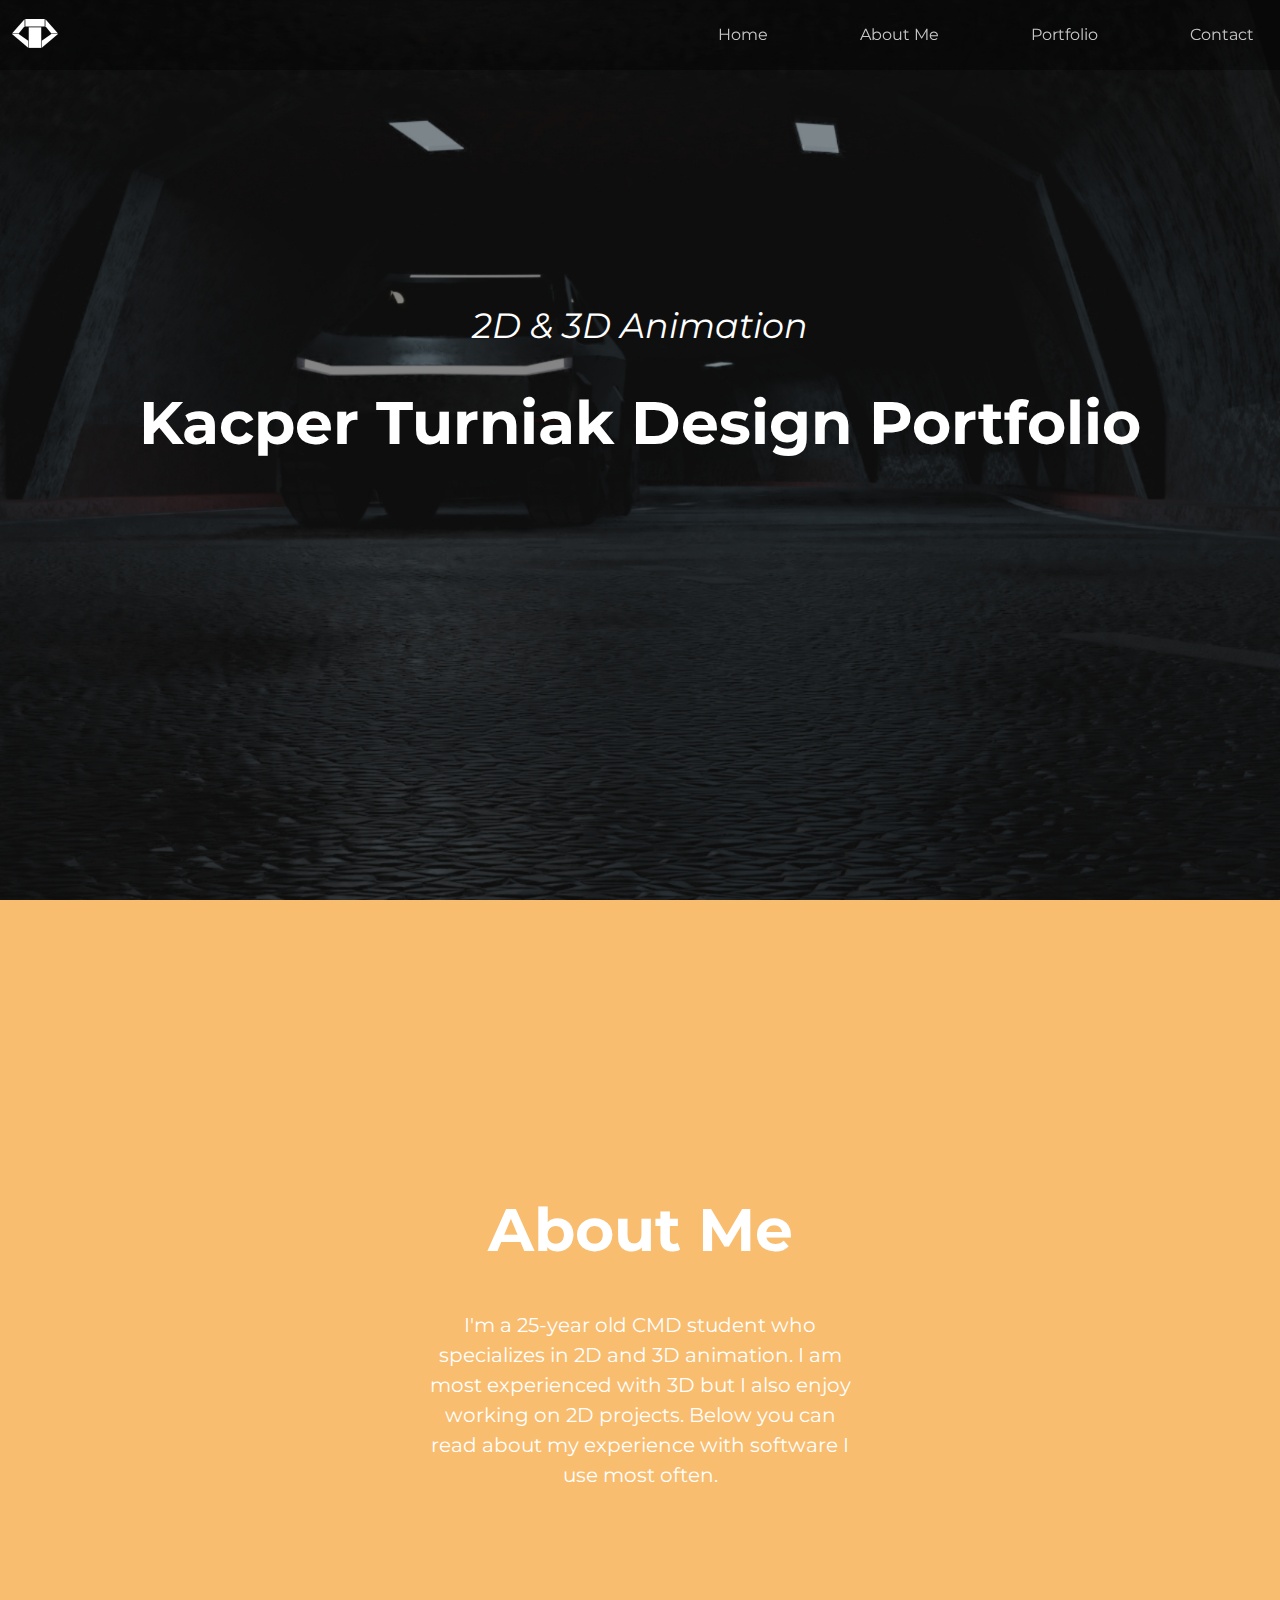
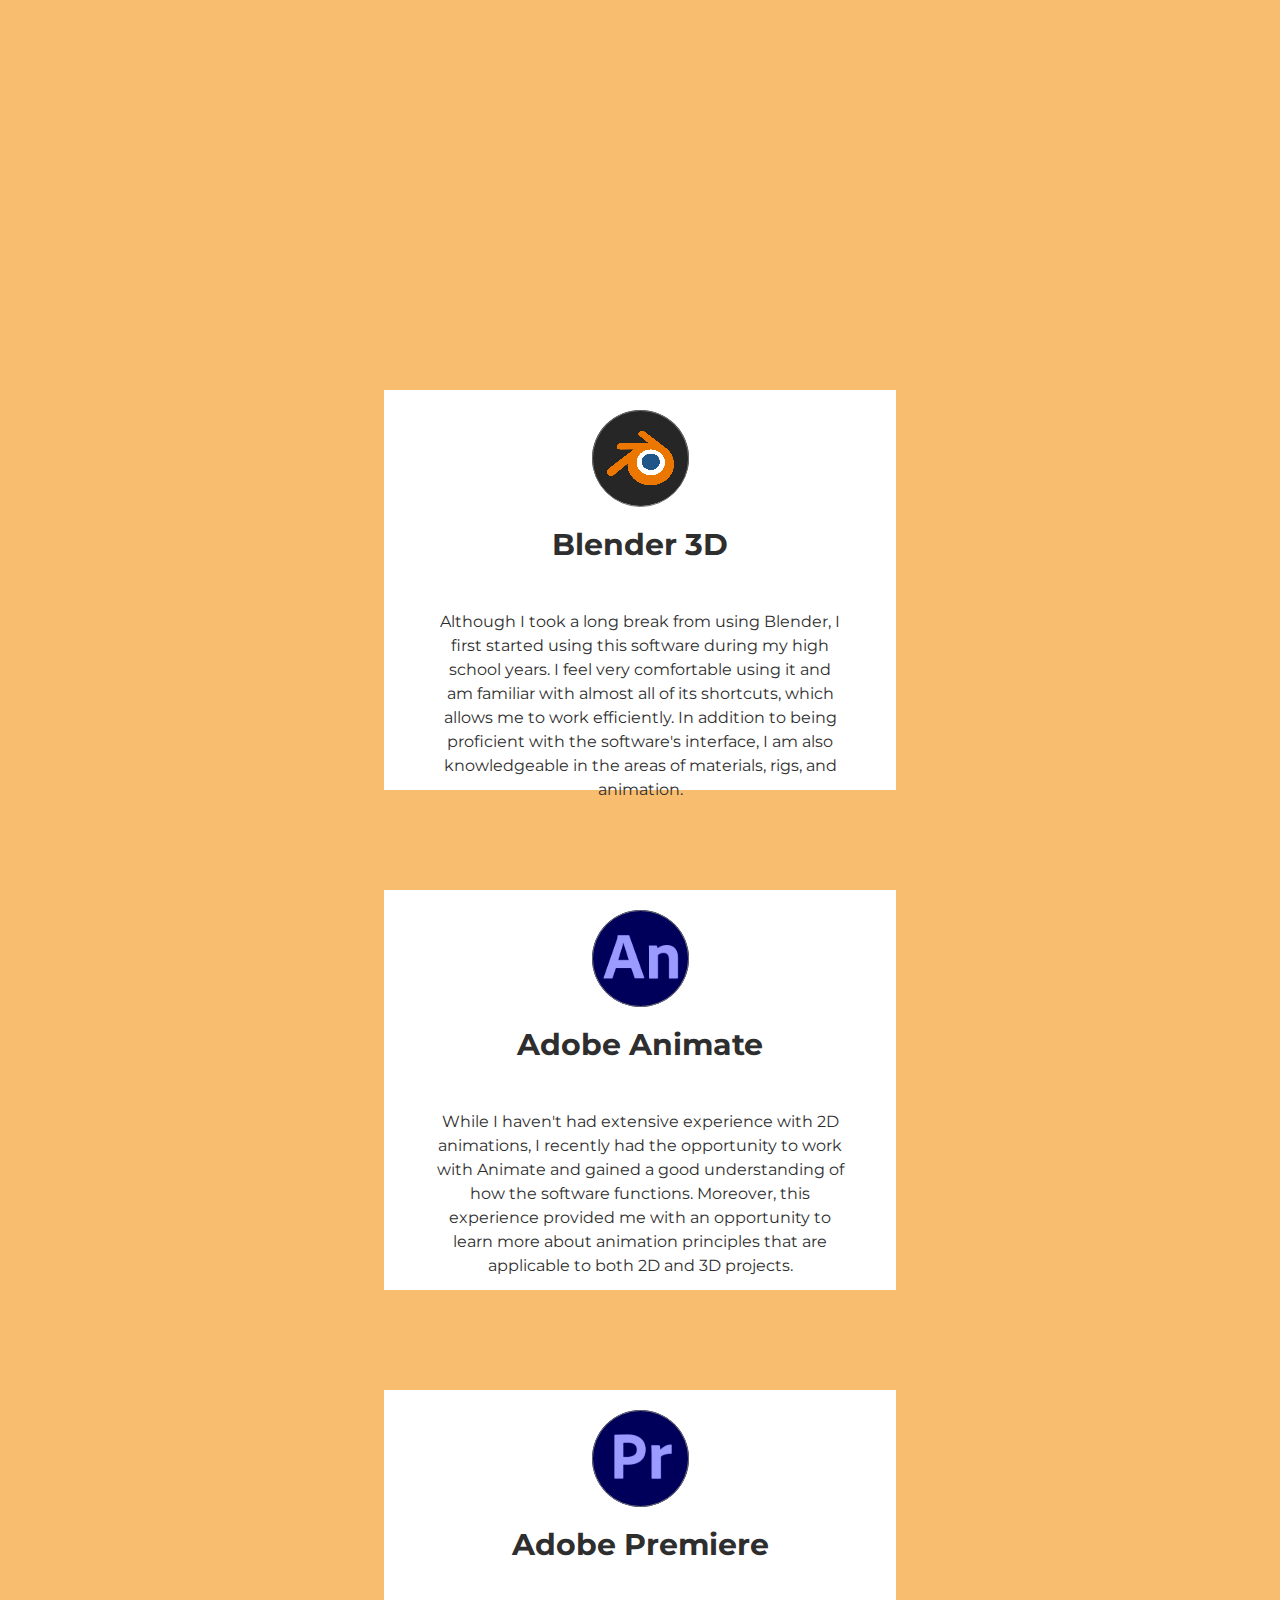
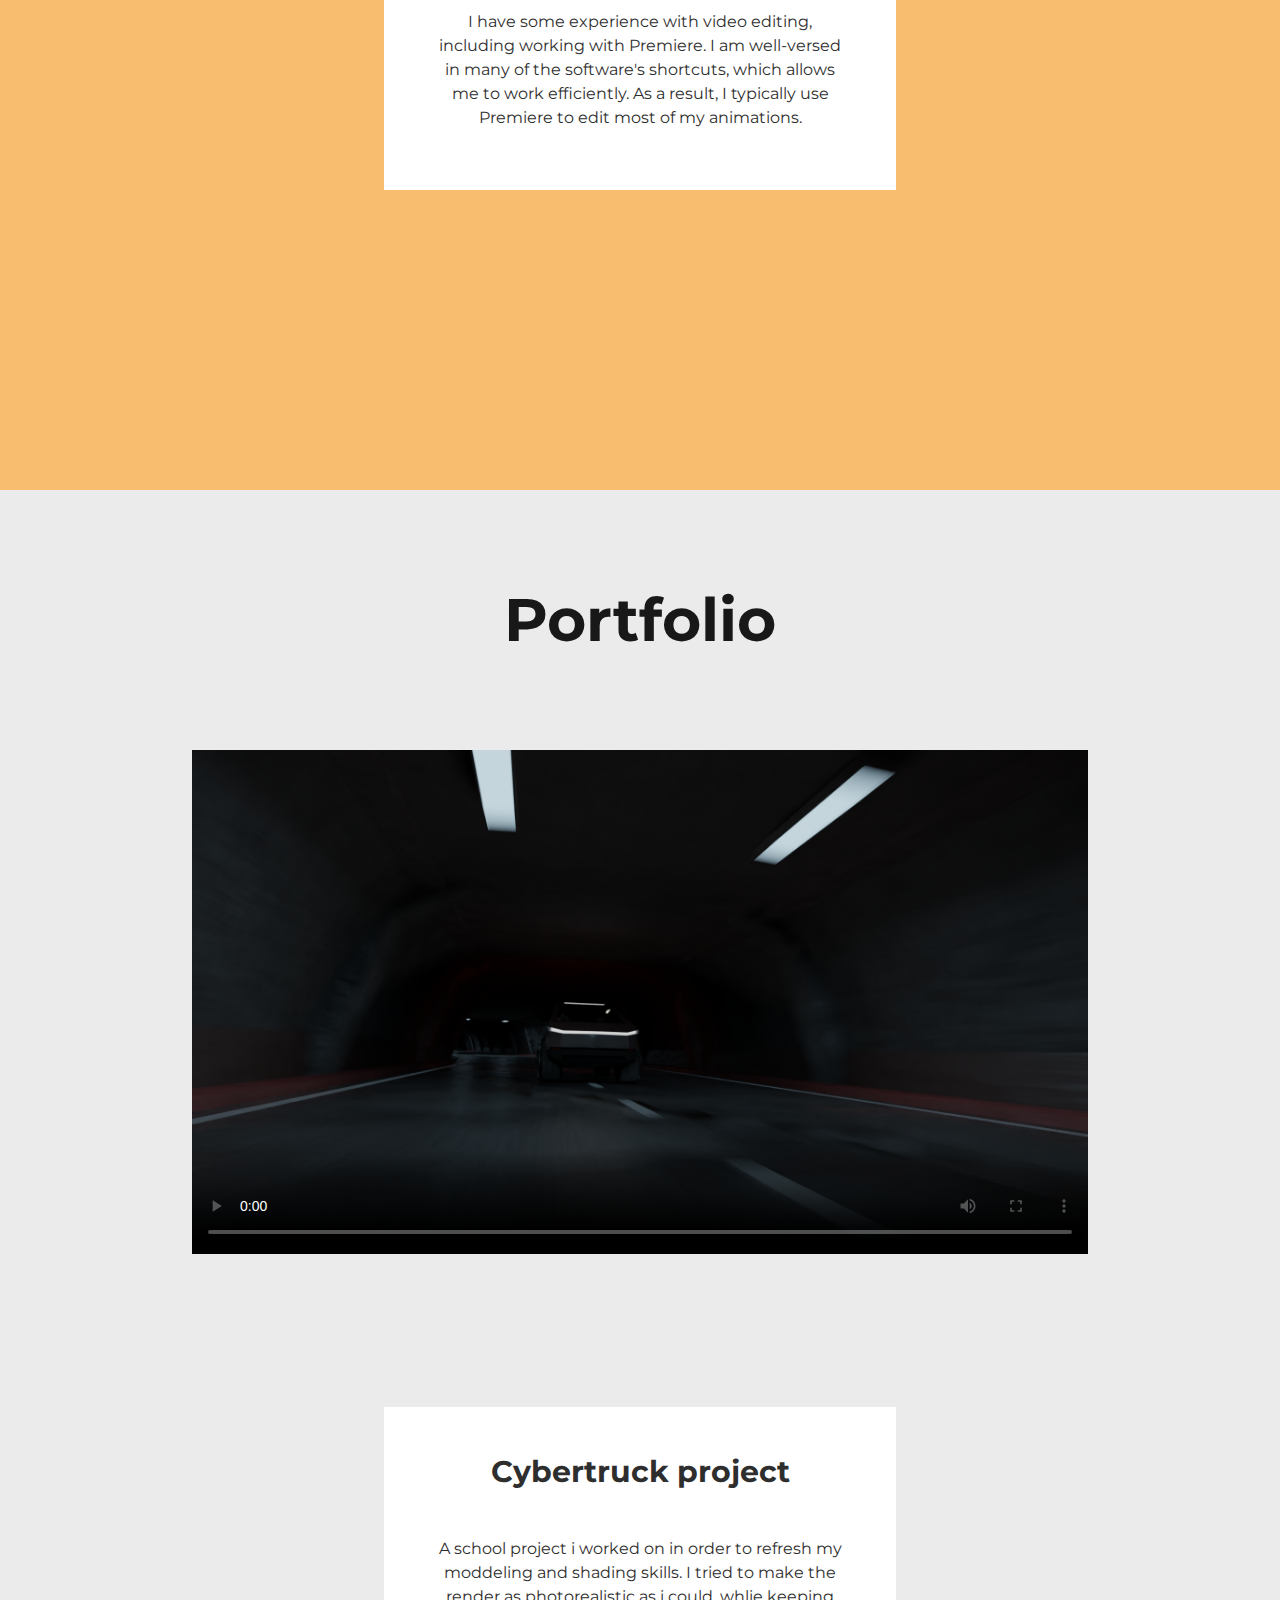
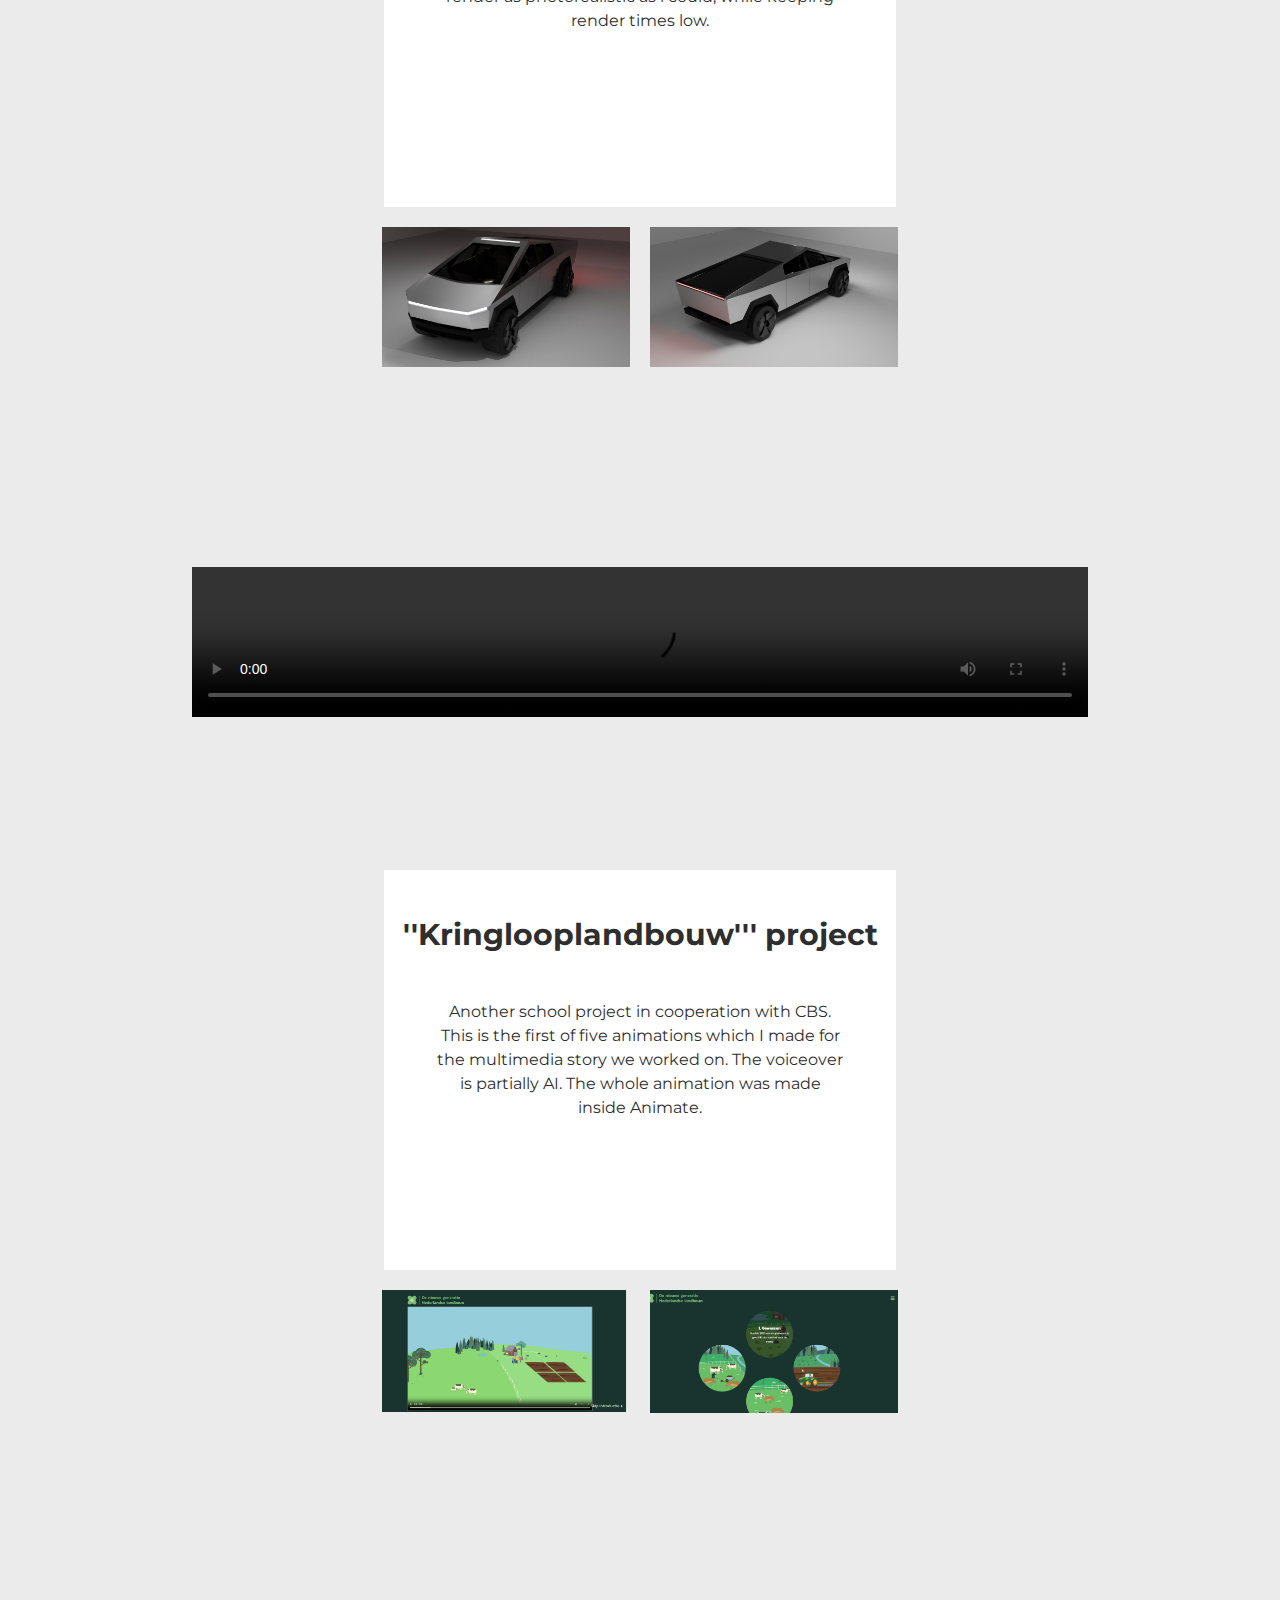
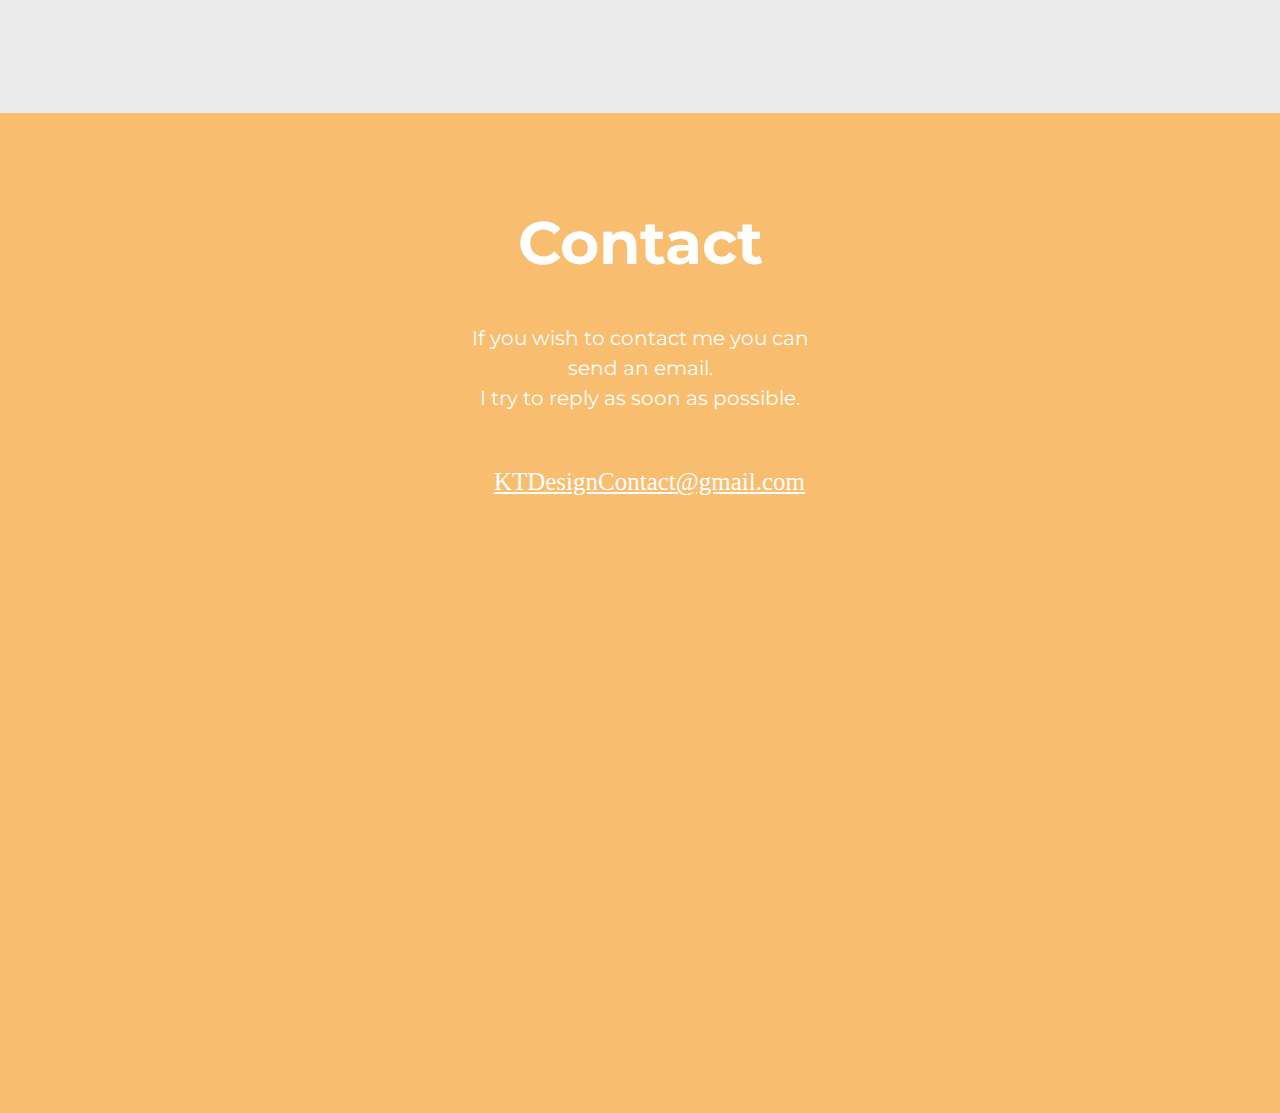
==== index.html @ 51ed7e54 "Update index.html" ====
<!DOCTYPE html>
<html lang="en">
<head>
    <meta charset="UTF-8">
    <meta http-equiv="X-UA-Compatible" content="IE=edge">
    <meta name="viewport" content="width=device-width, initial-scale=1.0">
    <title>Portfolio</title>

    <link rel="stylesheet" type="text/css" href="css/reset.css">
    <link rel="stylesheet" type="text/css" href="css/style.css">
    
    <link rel="preconnect" href="https://fonts.googleapis.com">
<link rel="preconnect" href="https://fonts.gstatic.com" crossorigin>
<link href="https://fonts.googleapis.com/css2?family=Montserrat:ital
,wght@0,100;0,200;0,300;0,400;0,500;0,600;0,700;0,800;0,900;1,100;1,200;
1,300;1,400;1,500;1,600;1,700;1,800;1,900&display=swap" rel="stylesheet">

</head>
<body>

<header>
  <div class="container">
    <div class="subcontainer">

      <nav class="navbar">
        <a class="logo">
          <img src="img/logo.svg" alt="Logo">
        </a>
        <ul class="nav-menu">
          <li class="nav-item"><a class="nav-link" href="#landing-page" onclick="scrollToSection('landing-page')">Home</a></li>
          <li class="nav-item"><a class="nav-link" href="#about" onclick="scrollToSection('about')">About Me</a></li>
          <li class="nav-item"><a class="nav-link" href="#portfolio" onclick="scrollToSection('portfolio')">Portfolio</a></li>
          <li class="nav-item"><a class="nav-link" href="#contact" onclick="scrollToSection('contact')">Contact</a></li>
        </ul>
        <div class="hamburger">
          <span class="bar"></span>
          <span class="bar"></span>
          <span class="bar"></span>
        </div>
      </nav>
    </div>
  </div>
</header>



  <section class="landing-page"  id="landing-page">

    <div class="landing-page-text">
      <h2>2D & 3D Animation</h2>
      <h1>Kacper Turniak Design Portfolio</h1>

    </div>

    

  </section>

  <section class="about-me"id="about">
    <div class="about-me-text">
      <h1>About Me</h1>
      <h2> I'm a 25-year old CMD student who specializes 
        in 2D and 3D animation. I am most experienced with 3D but 
        I also enjoy working on 2D projects. Below you can read 
        about my experience with software I use most often. 
       
      
        </h2>
        <div class="blender-box">
          <img src="img/blender.svg" class="blender-logo"></img>
          <h1>Blender 3D</h1>
          <h2>
            Although I took a long break from using Blender,
             I first started using this software during my high school years.
            I feel very comfortable using it and am familiar with almost all
             of its shortcuts, which allows me to work efficiently.
            In addition to being proficient with the software's interface, 
            I am also knowledgeable in the areas of materials, rigs, and animation.
        </h2>
        </div>
        <div class="blender-box">
          <img src="img/animate.svg" class="blender-logo"></img>
          <h1>Adobe Animate</h1>
          <h2> While I haven't had extensive experience with 2D animations,
             I recently had the opportunity to work with Animate and gained a 
             good understanding of how the software functions. Moreover, 
             this experience provided me with an opportunity to learn more 
             about animation principles that are applicable to both 2D and 3D projects.
        </h2>
        </div>
        <div class="blender-box">
          <img src="img/premiere.svg" class="blender-logo"></img>
          <h1>Adobe Premiere</h1>
          <h2>I have some experience with video editing, including working
             with Premiere. I am well-versed in many of the software's 
             shortcuts, which allows me to work efficiently. As a result,
             I typically use Premiere to edit most of my animations.</h2>
        </div>
    </div>

    

  </section>

  <section class="portfolio" id="portfolio">
    <div class="portfolio-text">
      <h1>Portfolio</h1>
     

      <video poster="img/teslathumbnail.png" 
      style=" margin-top:100px;width: 70%; height: auto;" 
      class="poertfolio-video" src="img/teslaRender.mp4" controls>
      </video>
      <div class="project-box">

        <h1>Cybertruck project</h1>
        <h2>A school project i worked on in order to refresh my
          moddeling and shading skills. I tried to make the render as 
          photorealistic as i could, whlie keeping render times low.</h2>
      </div>

      <div class="images-container">
        <img src="img/teslafront.jpg" alt="Left Image">
        <img src="img/teslarear.jpg" alt="Right Image">
      </div>

      <video poster="" 
      style=" margin-top:100px;width: 70%; height: auto;" 
      class="poertfolio-video" src="img/intro.mp4" controls>
      </video>
      <div class="project-box">

        <h1>''Kringlooplandbouw''' project</h1>
        <h2>Another school project in cooperation with CBS. This is the first of
          five animations which I made for the multimedia story we worked on. The 
          voiceover is partially AI. The whole animation was made inside Animate.
        </h2>
      </div>

      <div class="images-container">
        <img src="img/kringloop1.png" alt="Left Image">
        <img src="img/kringloop2.png" alt="Right Image">
      </div>

    </div>

    


  </section>



  <section class="contact" id="contact">
    <div class="contact-text">
      <h1>Contact</h1>
      <h2>If you wish to contact me you can send an email.<br>
        I try to reply as soon as possible.</h2>
        <h3>KTDesignContact@gmail.com</h3>
    </div>
    
  </section>

  <script src="js/sketch.js"></script>
</body>
</html>
---- css/style.css ----
body{
  position: relative;
  overflow-x: hidden;
}
html {
  scroll-behavior: smooth;
}
a,h1,h2{
  font-family: 'Montserrat', sans-serif;
}

header{
  position: fixed;
  top: 0;
  width: 100%;
  background-color: rgba(0, 0, 0, 0.39);
  z-index: 10;
}

.hamburger{
  display: none;
  cursor: pointer;
  margin-right: 25px;
}

.bar{
  display: block;
  width: 25px;
  height: 3px;
  margin: 5px 0;
  transition: all 0.3 ease;
  background-color: white;
  z-index: 11;
}

#home {
  margin-top: 70px;
  border: 1px solid white;
  height: 100vh;
}

.navbar {
margin-right: 0;
width: 100%;
min-height: 70px;
display: flex;
justify-content: space-between;
align-items: center;
gap: 60;
}
.nav-menu { 
display: flex;
justify-content: space-between;
align-items: center;
gap: 60px;
margin-right: 10px;
}

.logo {
  position: relative;
  top: 0;
  left: 0;
  z-index: 1;
  width: 100px;
  height: auto;
  margin-top: 0px;
  margin-left: 10px;
}
nav li {
  list-style: none;
}

nav li a {
  display: block;
  color: rgb(199, 199, 199);
  text-align: center;
  padding: 14px 16px;
  text-decoration: none;
}
nav li a:hover {
  background-color: #dddddd3f;
  color: rgb(255, 255, 255);
}


  
  .landing-page {
    background-image: url('../img/bg.jpg');
    background-position: center center;
    background-repeat: no-repeat;
    background-size: cover;
    position: relative;
    width: 100%;
    height: 100vh;
    
 
  }

  .landing-page-text{
    text-align: center;
    
    margin-top: 0px;

  }
  

  .landing-page-text h1{
    font-size: 60px;
    color: white;
    font-weight: bold;
    text-align: center;
    transform: translateY(300px);

  }
  .landing-page-text h2{
    font-size: 35px;
    font-style: italic;
    margin-bottom: 40px;
    margin-left: 30%;
    margin-right: 30%;
    color: white;
    text-align: center;
    line-height: 1.5;
    transform: translateY(300px);
  }

  .about-me {
    background-color: rgb(248, 189, 111);
    height: auto;
    display: flex;
    justify-content: center;
    padding-bottom: 200px;
    
    position: relative;

  }
  
  .about-me-text {
    text-align: center;
    
    margin-top: 300px;
  }
  
  .about-me-text h1 {
    font-size: 60px;
    color: white;
    font-weight: bold;
    
  
  
  }

  .about-me-text h2 {
    font-size: 20px;
    margin-top: 50px;
    margin-bottom: 500px;
    margin-left: 33%;
    margin-right: 33%;
    color: white;
    text-align: center;
    line-height: 1.5;
  }

  .blender-box {
    background-color: rgb(255, 255, 255);
    height: 400px;
    margin-left: 30%;
    margin-right: 30%;
    margin-top: 100px;
    margin-bottom: 100px;
    
  }

  .blender-logo{
    position: relative;
    margin-top: 20px;
    margin-bottom: 20px;

  }

  .blender-box h1 {
    font-size: 30px;
    color: rgb(46, 46, 46);
    font-weight: bold;
  }
  .blender-box h2{
    font-size: 16px;
    margin-top: 50px;
    margin-left: 10%;
    margin-right: 10%;
    margin-bottom: 10%;
    color: rgb(46, 46, 46);
    text-align: center;
    line-height: 1.5;
  }


  .portfolio {
    background-color: rgb(235, 235, 235);
    height: auto;
    display: flex;
    justify-content: center;
    padding-bottom: 200px;
    position: relative;

  }
  
  .portfolio-text {
    text-align: center;
    
    margin-top: 100px;
   
  }
  
  .portfolio-text h1 {
    font-size: 60px;
    color: rgb(24, 24, 24);
    font-weight: bold;
  }

  .portfolio-text h2 {
    font-size: 20px;
    margin-top: 50px;
    margin-left: 30%;
    margin-right: 30%;
    color: white;
    text-align: center;
    line-height: 1.5;
  }

  .portfolio-video {
    margin-top: 200px;
    position: relative;
    top: 0;
    left: 0;
    width: 80%;
    height: 80%;
    align-items: center;
 

  }
  
 .project-box{
  background-color: rgb(255, 255, 255);
  height: 400px;
  margin-left: 30%;
  margin-right: 30%;
  margin-top: 150px;
 }

 .project-box h1 {
  font-size: 30px;
  color: rgb(46, 46, 46);
  font-weight: bold;
  margin-top: 100px;
  padding-top: 50px;
}
.project-box h2{
  font-size: 16px;
  margin-top: 50px;
  margin-left: 10%;
  margin-right: 10%;
  color: rgb(46, 46, 46);
  text-align: center;
  line-height: 1.5;
}

.images-container {
  display: flex;
  margin: 20px 20px 100px;

  justify-content: center;
  align-items: center;
}

.images-container img {
  max-width: 20%;
  margin: 0 10px;
}




/* Media Query for responsive design */
@media only screen and (max-width: 600px) {
	.picture-container {
		width: 100%;
	}
}

  .contact {
    background-color: rgb(248, 189, 111);
    height: 1000px;
    display: flex;
    justify-content: center;
    
    position: relative;

  }
  
  .contact-text {
    text-align: center;
    
    margin-top: 100px;
  }
  
  .contact-text h1 {
    font-size: 60px;
    color: white;
    font-weight: bold;
  }

  .contact-text h2 {
    font-size: 20px;
    margin-top: 50px;
    margin-left: 10%;
    margin-right: 10%;
    color: white;
    text-align: center;
    line-height: 1.5;
  }

  .contact-text h3 {
    text-decoration: underline;
    font-size: 25px;
    margin-top: 50px;
    margin-left: 20%;
    margin-right: 20%;
    color: white;
    text-align: center;
    line-height: 1.5;
  }




    @media screen and (max-width: 800px) {

      .hamburger{
        display: block;
      }

      .hamburger.active .bar:nth-child(2){
        opacity: 0;
      }
      .hamburger.active .bar:nth-child(1){
        transform: translateY(8px) rotate(45deg);
            }
      .hamburger.active .bar:nth-child(3){
        transform: translateY(-8px) rotate(-45deg);
      }
      .nav-menu {
        position: fixed;
        right: -100%;
        top: 70px;
        gap: 0;
        flex-direction: column;
        background-color: black;
        width: 100%;
        height: 94%;
        text-align: center;
        transition: 0.3s;
        margin-right: 0;

      }

      .nav-item a{
        font-size: 30px;
     
      }

      .nav-link {
        margin-top: 4rem;
        margin-bottom: 4rem;
      }

      .nav-item{
        margin: 0px 0;
      }
      .nav-menu.active {
        right: 0;
      }

      .landing-page-text h1{
        font-size: 40px;

    
      }
      .landing-page-text h2{
        font-size: 20px;

      }
      .about-me-text h1{
        font-size: 40px;
      }
      .about-me-text h2{
        font-size: 20px;

        margin-left: 10%;
        margin-right: 10%;
      }

      .blender-box {

        height: 650px;
        margin-left: 10%;
        margin-right: 10%;
        margin-top: 100px;
      }
      .blender-box h1 {
        font-size: 30px;
      }
      .blender-box h2 {
        font-size: 17px;
      }
      .portfolio-video {
        size: 30%;
      }

      .project-box{
        margin-left: 10%;
        margin-right: 10%;
       }
       .project-box h1 {
        font-size: 20px;
       }
       .project-box h2 {
        font-size: 16px;
       }
       
.images-container {
  display: flex;
  margin: 20px 20px 100px;

  justify-content: center;
  align-items: center;
}

.images-container img {
  max-width: 40%;
  margin: 0 10px;
}
.contact-text h3 {
  font-size: 20px;
}
    }
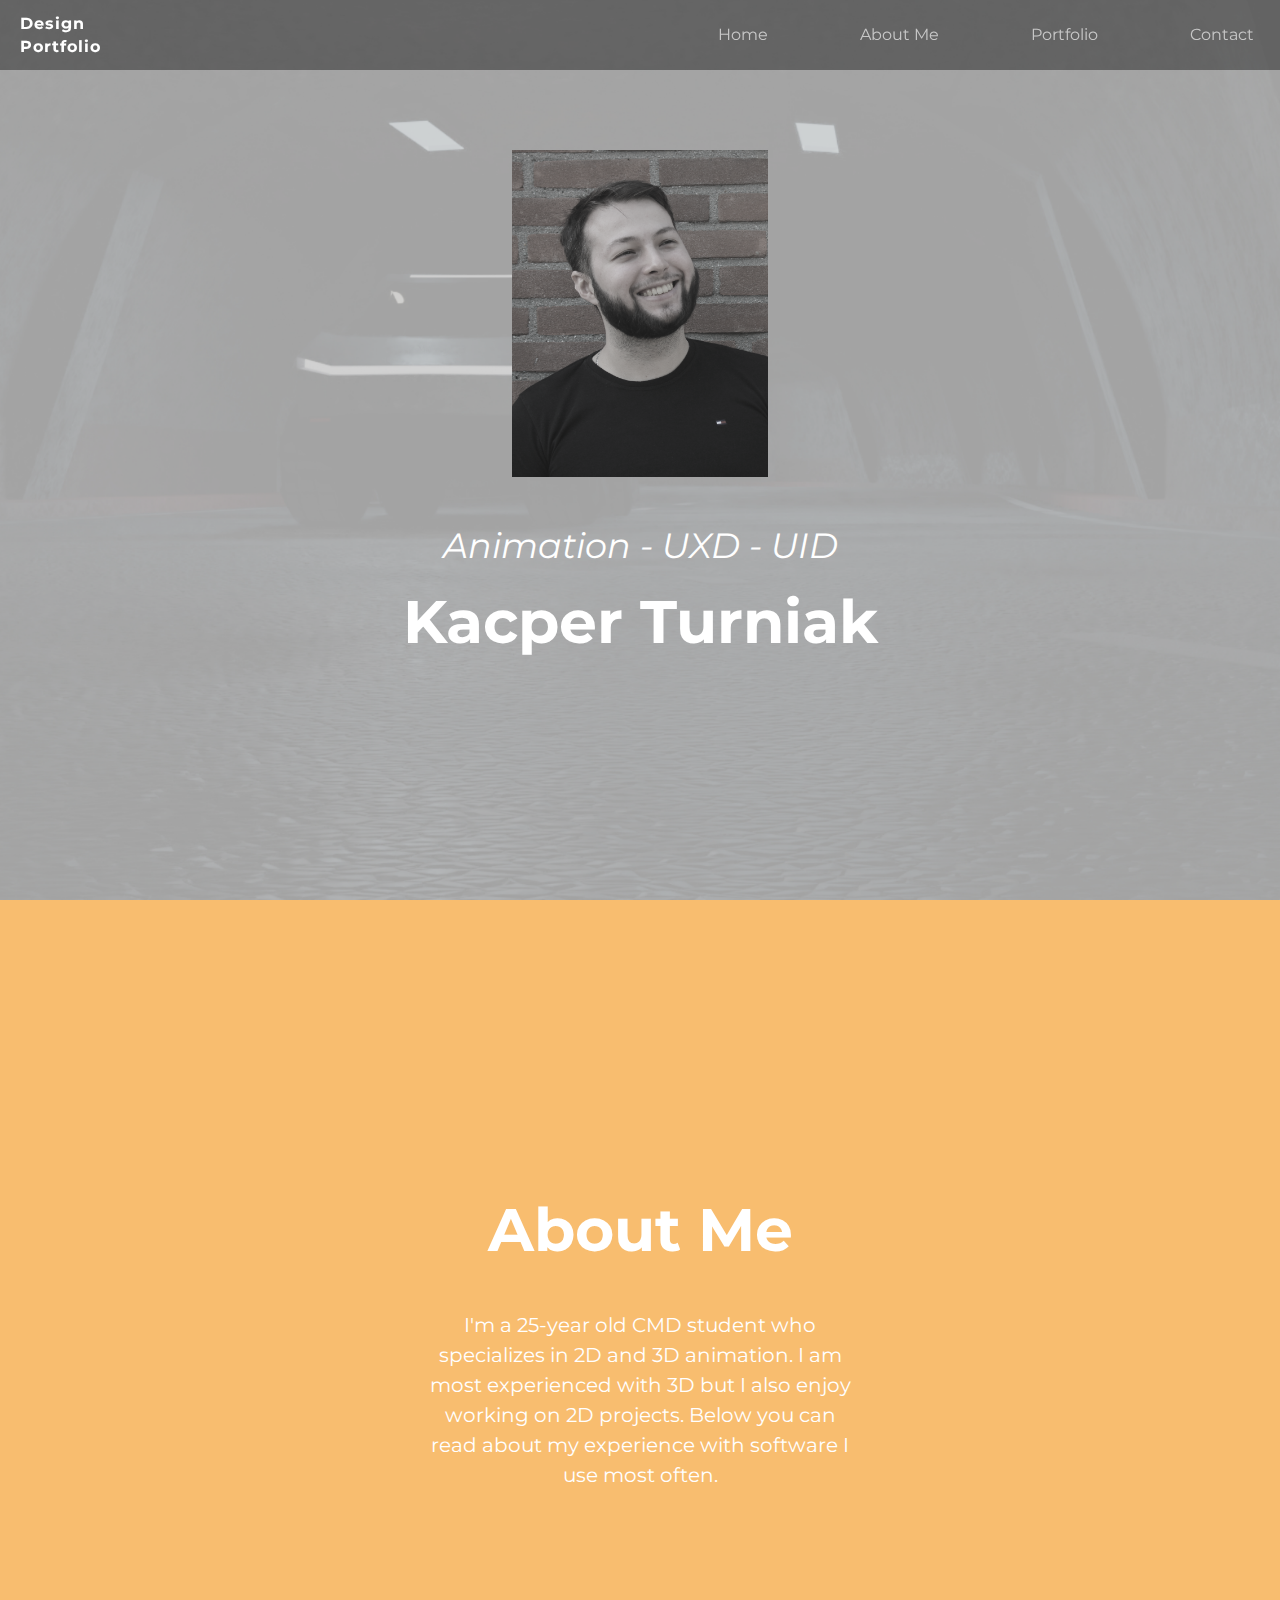
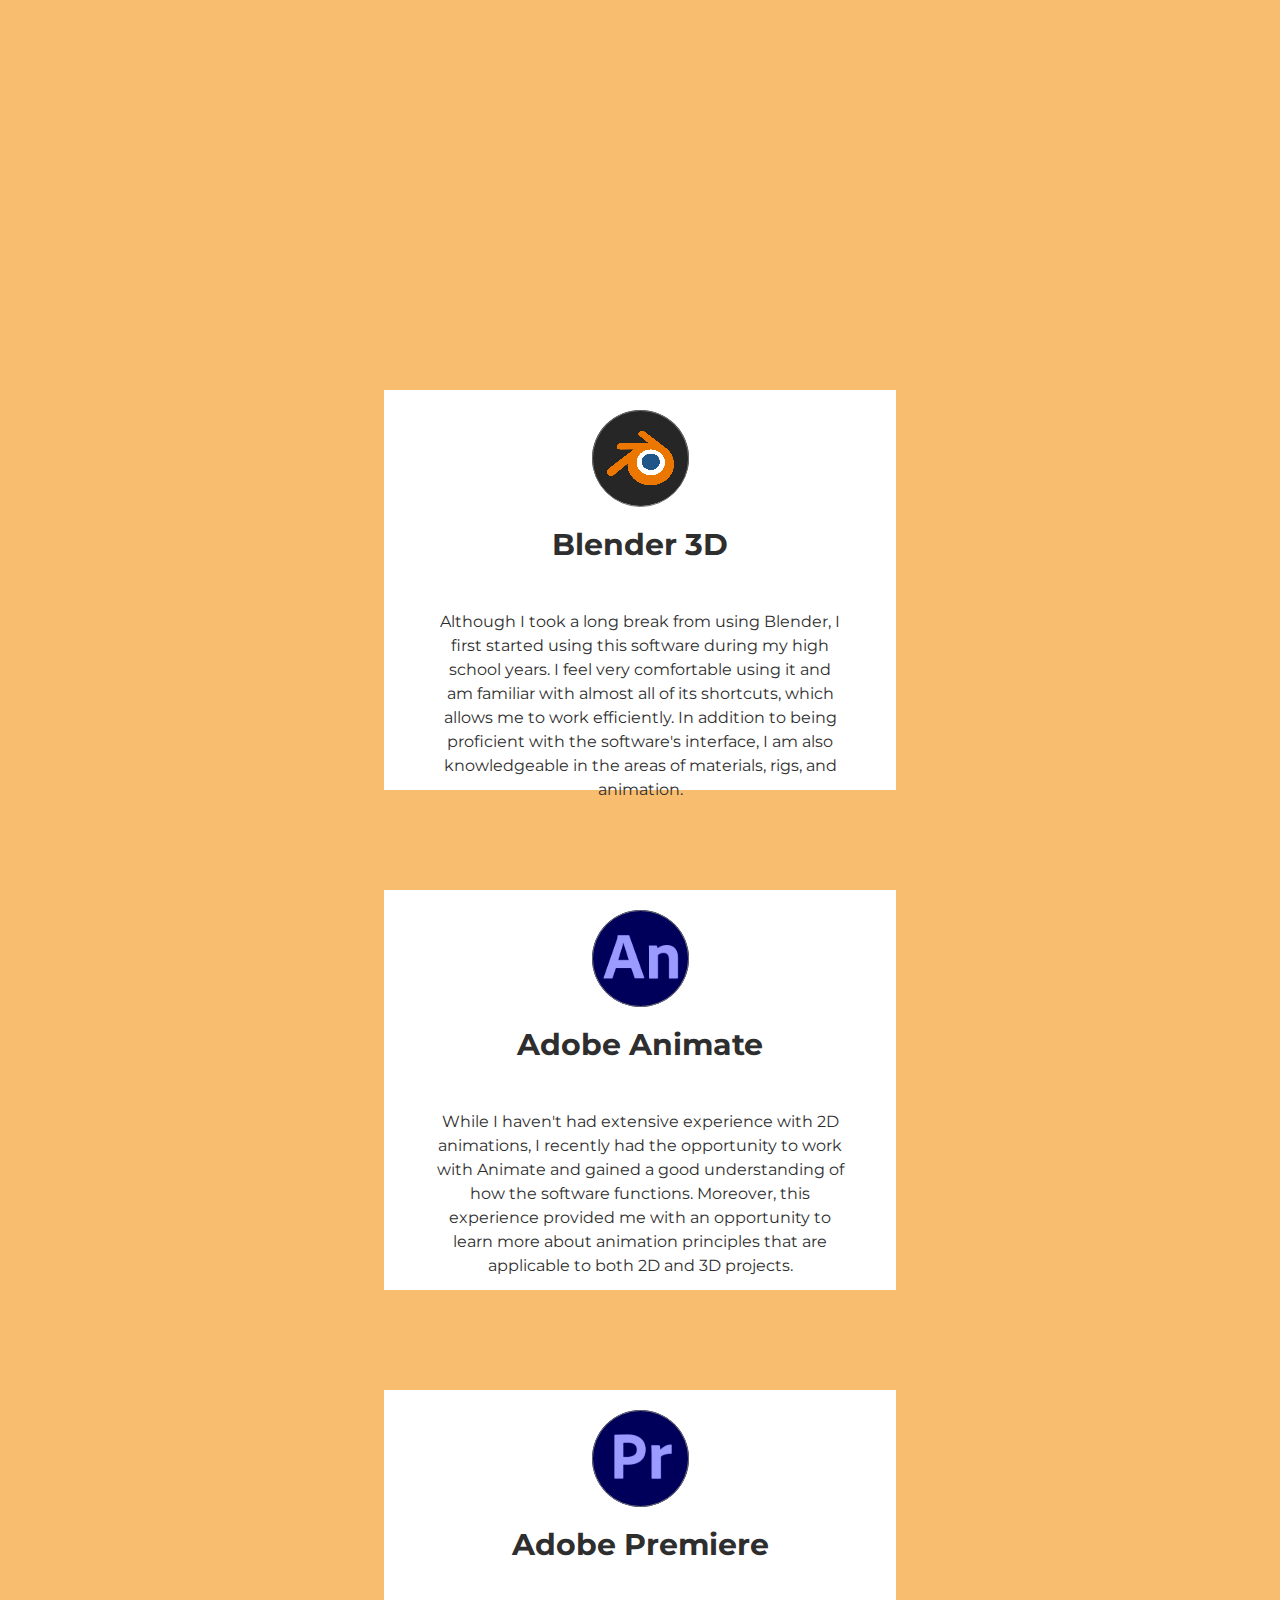
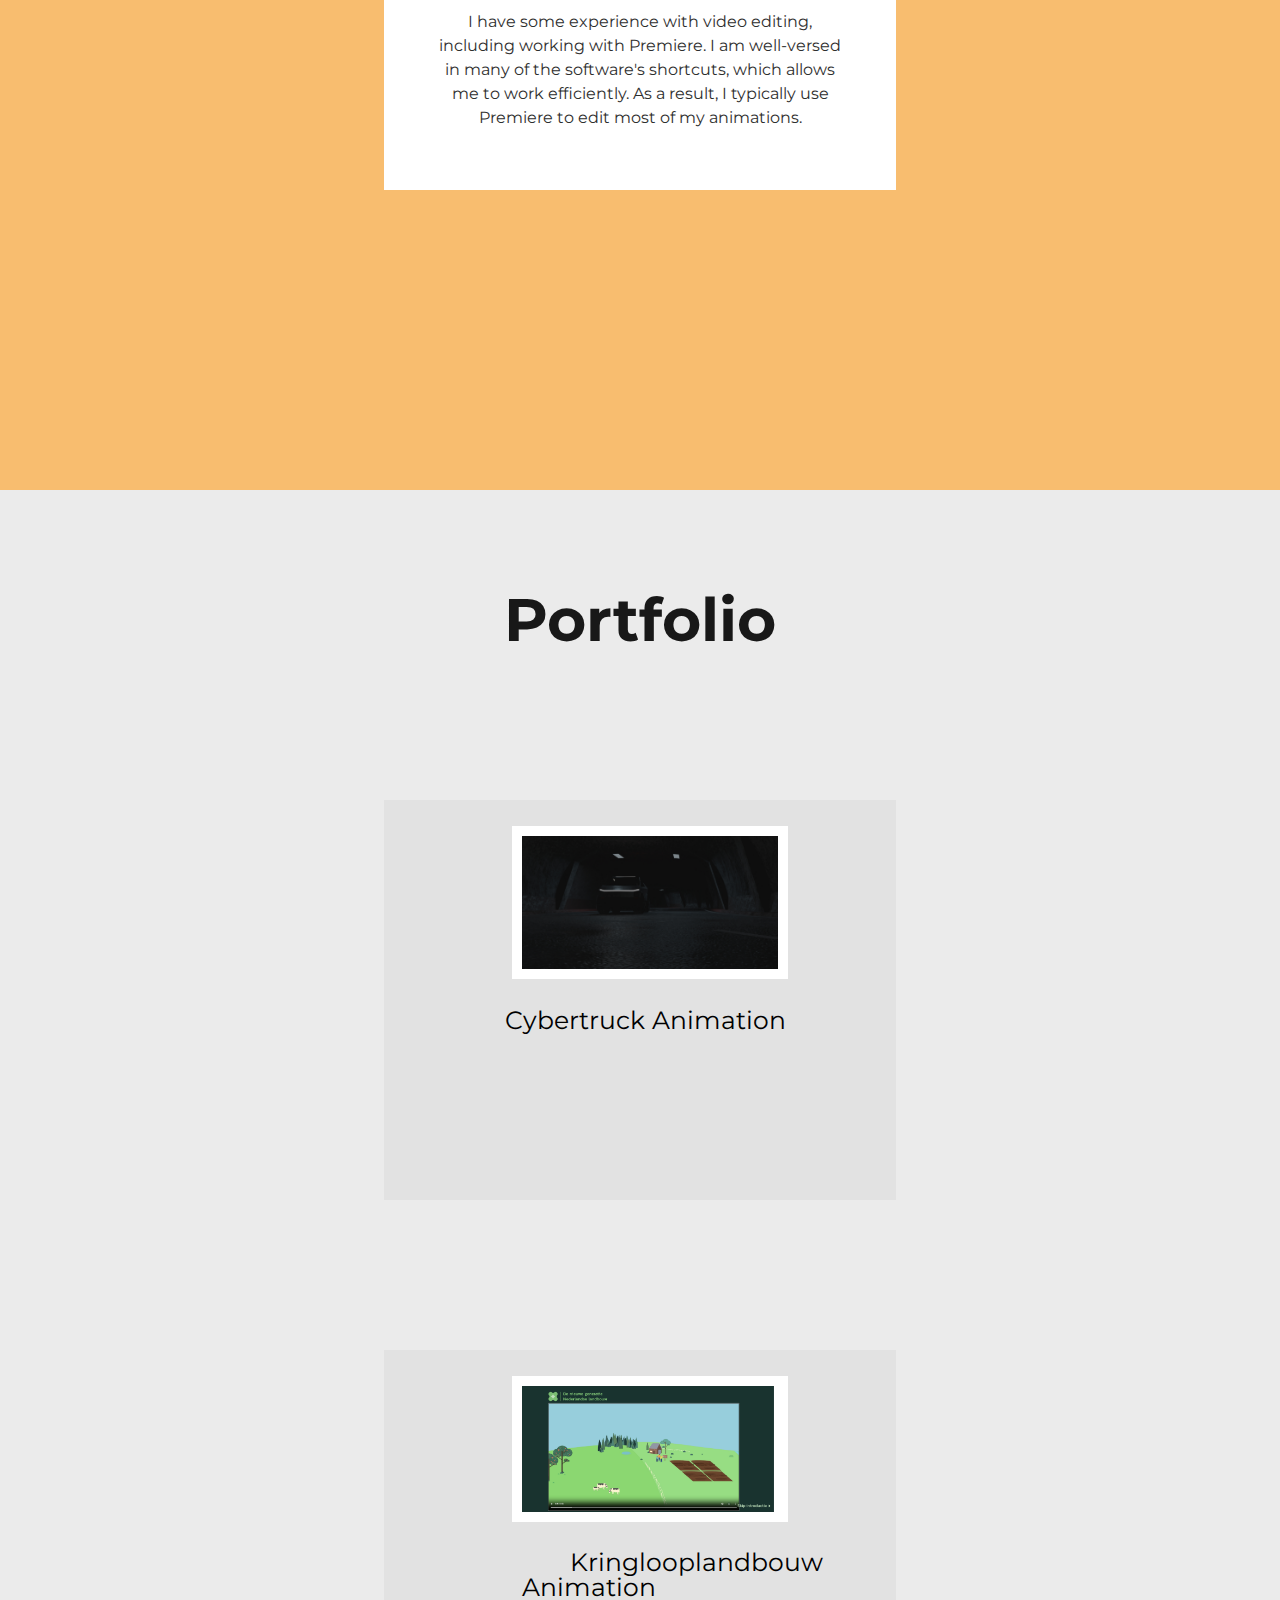
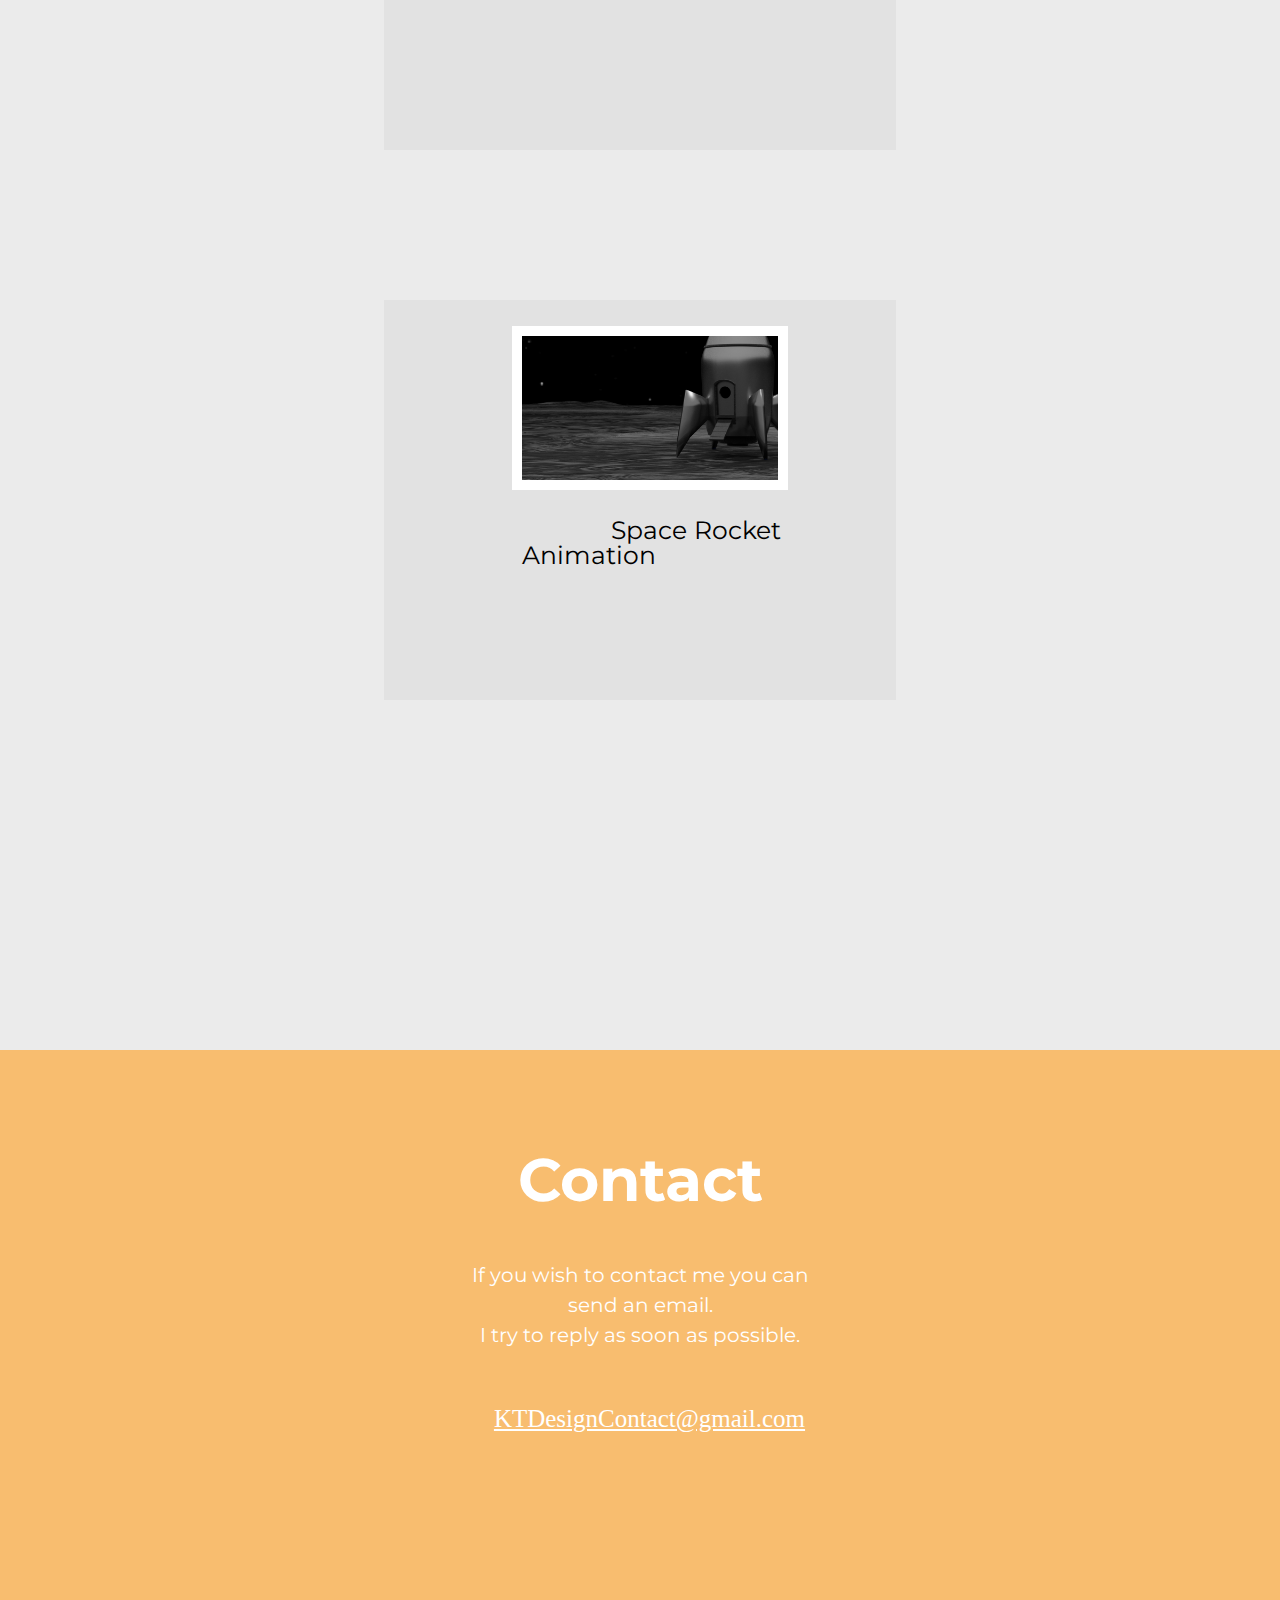
==== commit 15f82e5f: "Add files via upload" ====
--- a/index.html
+++ b/index.html
@@ -24,7 +24,7 @@
 
       <nav class="navbar">
         <a class="logo">
-          <img src="img/logo.svg" alt="Logo">
+          <p>Design Portfolio</p>
         </a>
         <ul class="nav-menu">
           <li class="nav-item"><a class="nav-link" href="#landing-page" onclick="scrollToSection('landing-page')">Home</a></li>
@@ -46,9 +46,12 @@
 
   <section class="landing-page"  id="landing-page">
 
+
+    <img src="img/foto cv en portfolio.png" class="pf"></img>
     <div class="landing-page-text">
-      <h2>2D & 3D Animation</h2>
-      <h1>Kacper Turniak Design Portfolio</h1>
+
+      <h2>Animation - UXD - UID</h2>
+      <h1> Kacper Turniak</h1>
 
     </div>
 
@@ -105,44 +108,26 @@
   <section class="portfolio" id="portfolio">
     <div class="portfolio-text">
       <h1>Portfolio</h1>
-     
 
-      <video poster="img/teslathumbnail.png" 
-      style=" margin-top:100px;width: 70%; height: auto;" 
-      class="poertfolio-video" src="img/teslaRender.mp4" controls>
-      </video>
-      <div class="project-box">
-
-        <h1>Cybertruck project</h1>
-        <h2>A school project i worked on in order to refresh my
-          moddeling and shading skills. I tried to make the render as 
-          photorealistic as i could, whlie keeping render times low.</h2>
+      <div class="thumbnail">
+        <img  src="/img/bg.jpg" alt=""></img>
+        <a class="title" href="cybertruck.html">Cybertruck Animation</a>
       </div>
 
-      <div class="images-container">
-        <img src="img/teslafront.jpg" alt="Left Image">
-        <img src="img/teslarear.jpg" alt="Right Image">
+
+
+      <div class="thumbnail">
+        <img src="/img/kringloop1.png" alt=""></img>
+        <a class="title" href="kringlooplandbouw.html">Kringlooplandbouw Animation</a>
       </div>
 
-      <video poster="" 
-      style=" margin-top:100px;width: 70%; height: auto;" 
-      class="poertfolio-video" src="img/intro.mp4" controls>
-      </video>
-      <div class="project-box">
 
-        <h1>''Kringlooplandbouw''' project</h1>
-        <h2>Another school project in cooperation with CBS. This is the first of
-          five animations which I made for the multimedia story we worked on. The 
-          voiceover is partially AI. The whole animation was made inside Animate.
-        </h2>
+      <div class="thumbnail">
+        <img  src="/img/alienrender.png" alt=""></img>
+        <a class="title" href="alien.html">Space Rocket Animation</a>
       </div>
 
-      <div class="images-container">
-        <img src="img/kringloop1.png" alt="Left Image">
-        <img src="img/kringloop2.png" alt="Right Image">
-      </div>
 
-    </div>
 
     
 
@@ -163,4 +148,4 @@
 
   <script src="js/sketch.js"></script>
 </body>
-</html>
+</html>--- a/css/style.css
+++ b/css/style.css
@@ -58,13 +58,18 @@
 
 .logo {
   position: relative;
-  top: 0;
-  left: 0;
+
   z-index: 1;
   width: 100px;
   height: auto;
   margin-top: 0px;
-  margin-left: 10px;
+  margin-left: 20px;
+  color: white;
+
+  font-weight: bold ;
+
+letter-spacing: 1px;
+line-height: 23px;
 }
 nav li {
   list-style: none;
@@ -85,7 +90,7 @@
 
   
   .landing-page {
-    background-image: url('../img/bg.jpg');
+    background-image: url('../img/bg.jpg.png');
     background-position: center center;
     background-repeat: no-repeat;
     background-size: cover;
@@ -98,11 +103,21 @@
 
   .landing-page-text{
     text-align: center;
-    
     margin-top: 0px;
 
   }
   
+  .pf {
+        position: relative;
+    margin-top: 150px;
+    height: auto;
+    margin-left: 40%;
+    margin-right: 40%;
+    width: 20%;
+    margin-bottom: -260px;
+    align-items: center;
+
+  }
 
   .landing-page-text h1{
     font-size: 60px;
@@ -115,7 +130,7 @@
   .landing-page-text h2{
     font-size: 35px;
     font-style: italic;
-    margin-bottom: 40px;
+    margin-bottom: 20px;
     margin-left: 30%;
     margin-right: 30%;
     color: white;
@@ -202,6 +217,7 @@
     justify-content: center;
     padding-bottom: 200px;
     position: relative;
+    margin-top: 0;
 
   }
   
@@ -228,18 +244,7 @@
     line-height: 1.5;
   }
 
-  .portfolio-video {
-    margin-top: 200px;
-    position: relative;
-    top: 0;
-    left: 0;
-    width: 80%;
-    height: 80%;
-    align-items: center;
- 
-
-  }
-  
+
  .project-box{
   background-color: rgb(255, 255, 255);
   height: 400px;
@@ -266,7 +271,6 @@
 }
 
 .images-container {
-  display: flex;
   margin: 20px 20px 100px;
 
   justify-content: center;
@@ -274,9 +278,55 @@
 }
 
 .images-container img {
-  max-width: 20%;
-  margin: 0 10px;
-}
+  position: relative;
+  max-width: 30%;
+  margin: 100px 10px;
+}
+
+.thumbnail {
+  position: relative;
+  background-color: rgb(226, 226, 226);
+  height: 400px;
+  margin-left: 30%;
+  margin-right: 30%;
+  margin-top: 150px;
+  margin-bottom: 150px;
+}
+
+.title{
+  color: black;
+  text-decoration: none;
+  font-size: 25px;
+  margin-top: 2%;
+  margin-bottom: 10%;
+  padding: 10px 10px 10px 10px;
+  margin-left: 20%;
+  margin-right: 18%;
+  width: 60%;
+  text-align: center;
+}
+
+.thumbnail img {
+  background-color: white;
+  padding: 10px 10px 10px 10px;
+  margin-top: 5%;
+  margin-left: 25%;
+  margin-right: 25%;
+  margin-bottom: 5%;
+  width: 50%;
+
+
+}
+
+.title:hover {
+  color: rgb(248, 189, 111);
+  background-color: white;
+  padding: 20px 15px 20px 15px;
+
+
+}
+
+
 
 
 
@@ -387,7 +437,9 @@
     
       }
       .landing-page-text h2{
-        font-size: 20px;
+        font-size: 15px;
+        margin-left: 10%;
+        margin-right: 10%;
 
       }
       .about-me-text h1{
@@ -415,18 +467,66 @@
       }
       .portfolio-video {
         size: 30%;
+        margin-top: 5%;
+        margin-bottom: 5%;
       }
 
       .project-box{
+        margin-top: 5%;
         margin-left: 10%;
         margin-right: 10%;
        }
        .project-box h1 {
-        font-size: 20px;
+        font-size: 15px;
+        line-height: 22px;
        }
        .project-box h2 {
-        font-size: 16px;
+        font-size: 14px;
        }
+       .pf {
+         width: 80%;
+         margin-left: 10%;
+         margin-right: 10%;
+       }
+
+  
+       .thumbnail {
+        position: relative;
+        background-color: rgb(226, 226, 226);
+        height: 250px;
+        margin-left: 5%;
+        margin-right: 5%;
+        margin-top: 150px;
+        margin-bottom: 150px;
+      }
+      
+      .thumbnail a{
+        color: black;
+        text-decoration: none;
+        font-size: 15px;
+
+        margin-top: 2%;
+        margin-bottom: 10%;
+        padding: 10px 10px 10px 10px;
+        margin-left: 5%;
+        margin-right: 5%;
+        width: 60%;
+        text-align: center;
+      }
+      
+      .thumbnail img {
+        background-color: white;
+        padding: 10px 10px 10px 10px;
+        margin-top: 10%;
+        margin-left: 15%;
+        margin-right: 15%;
+        margin-bottom: 5%;
+        width: 70%;
+      
+      
+      }
+      
+
        
 .images-container {
   display: flex;
@@ -441,6 +541,6 @@
   margin: 0 10px;
 }
 .contact-text h3 {
-  font-size: 20px;
+  font-size: 15px;
 }
     }
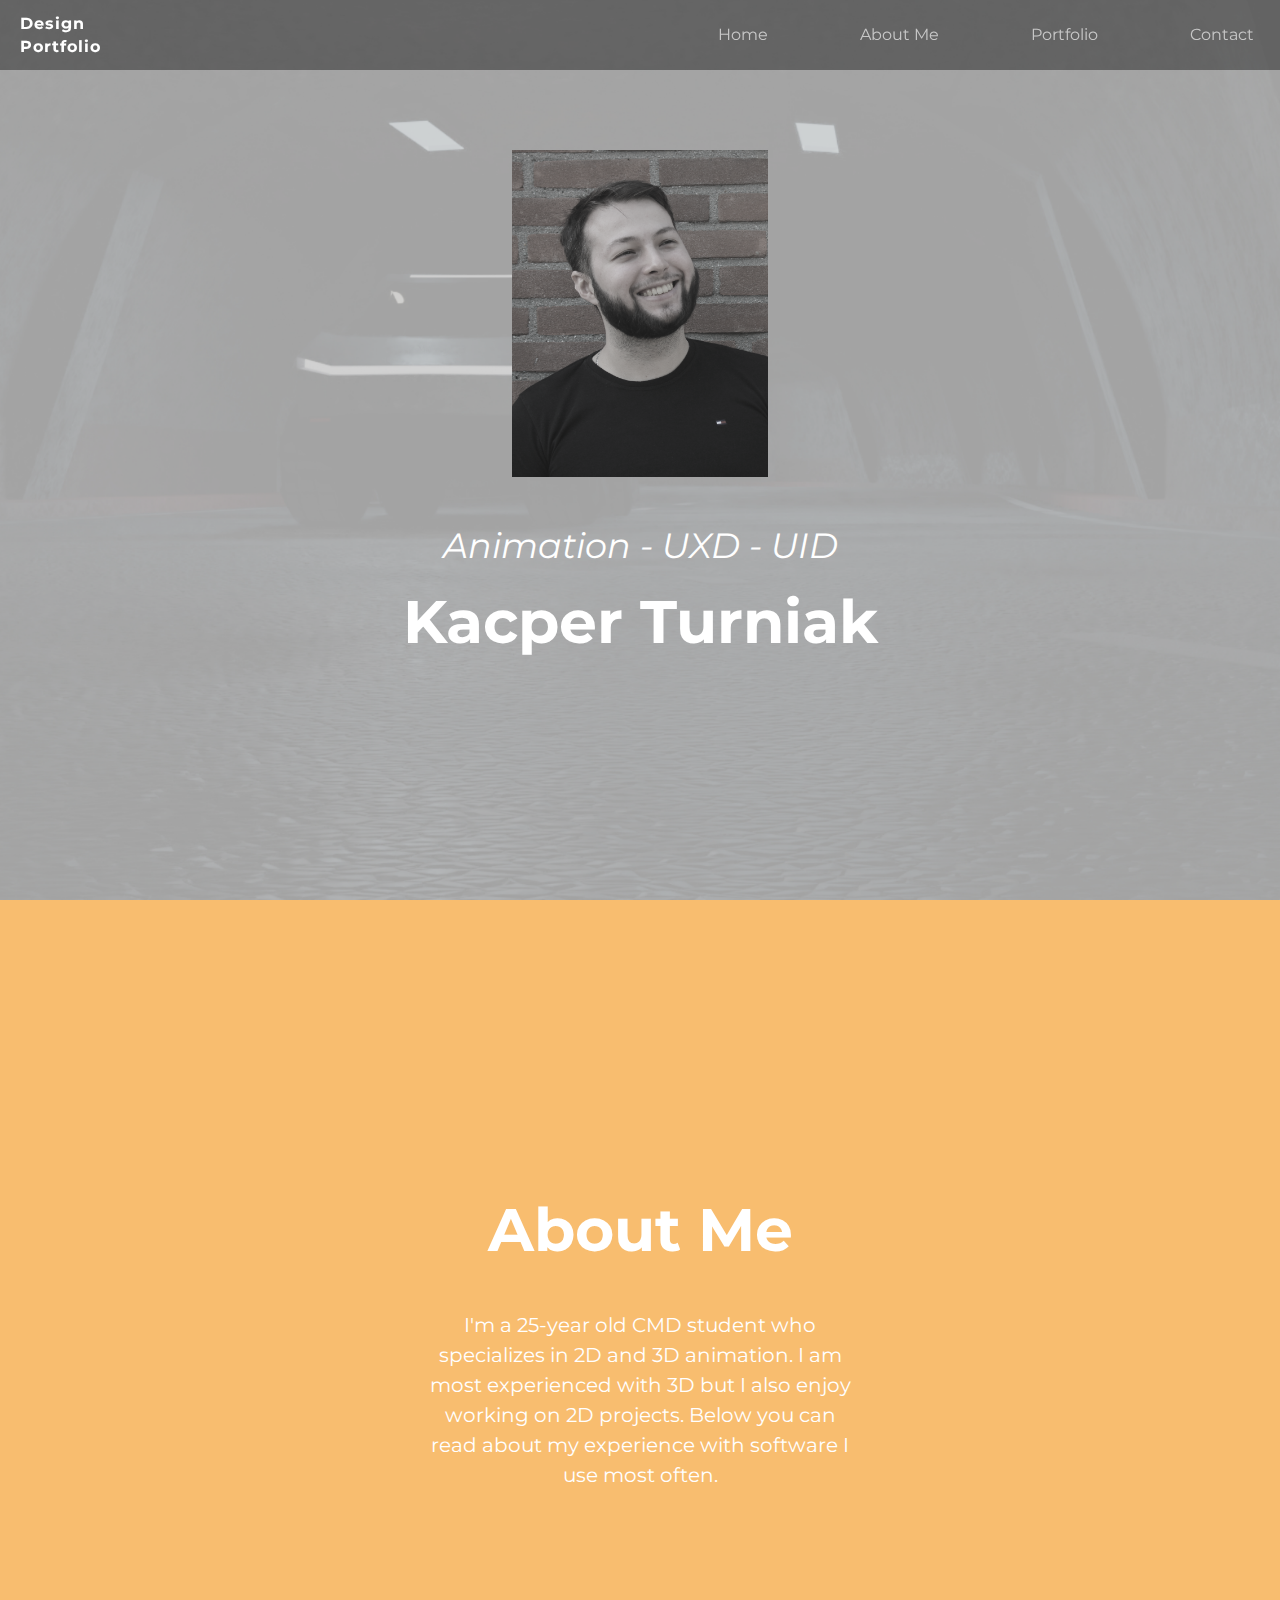
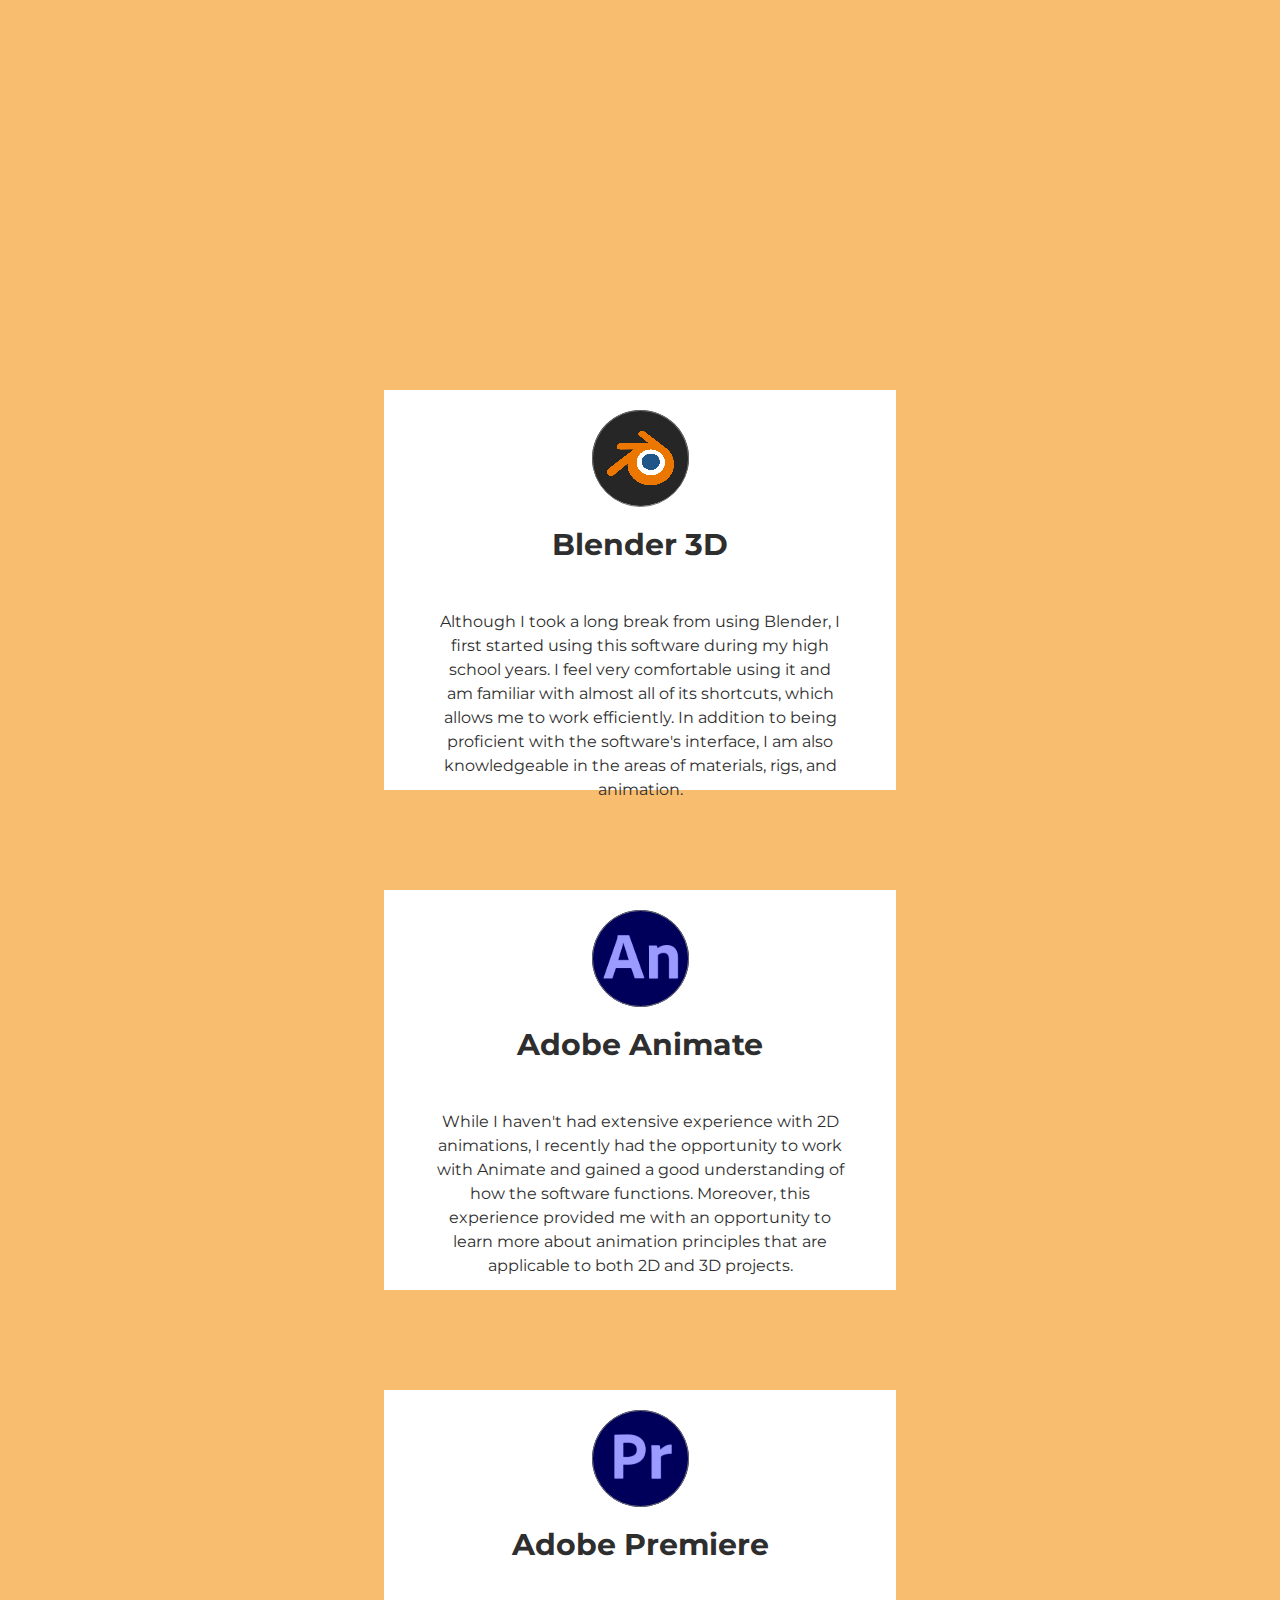
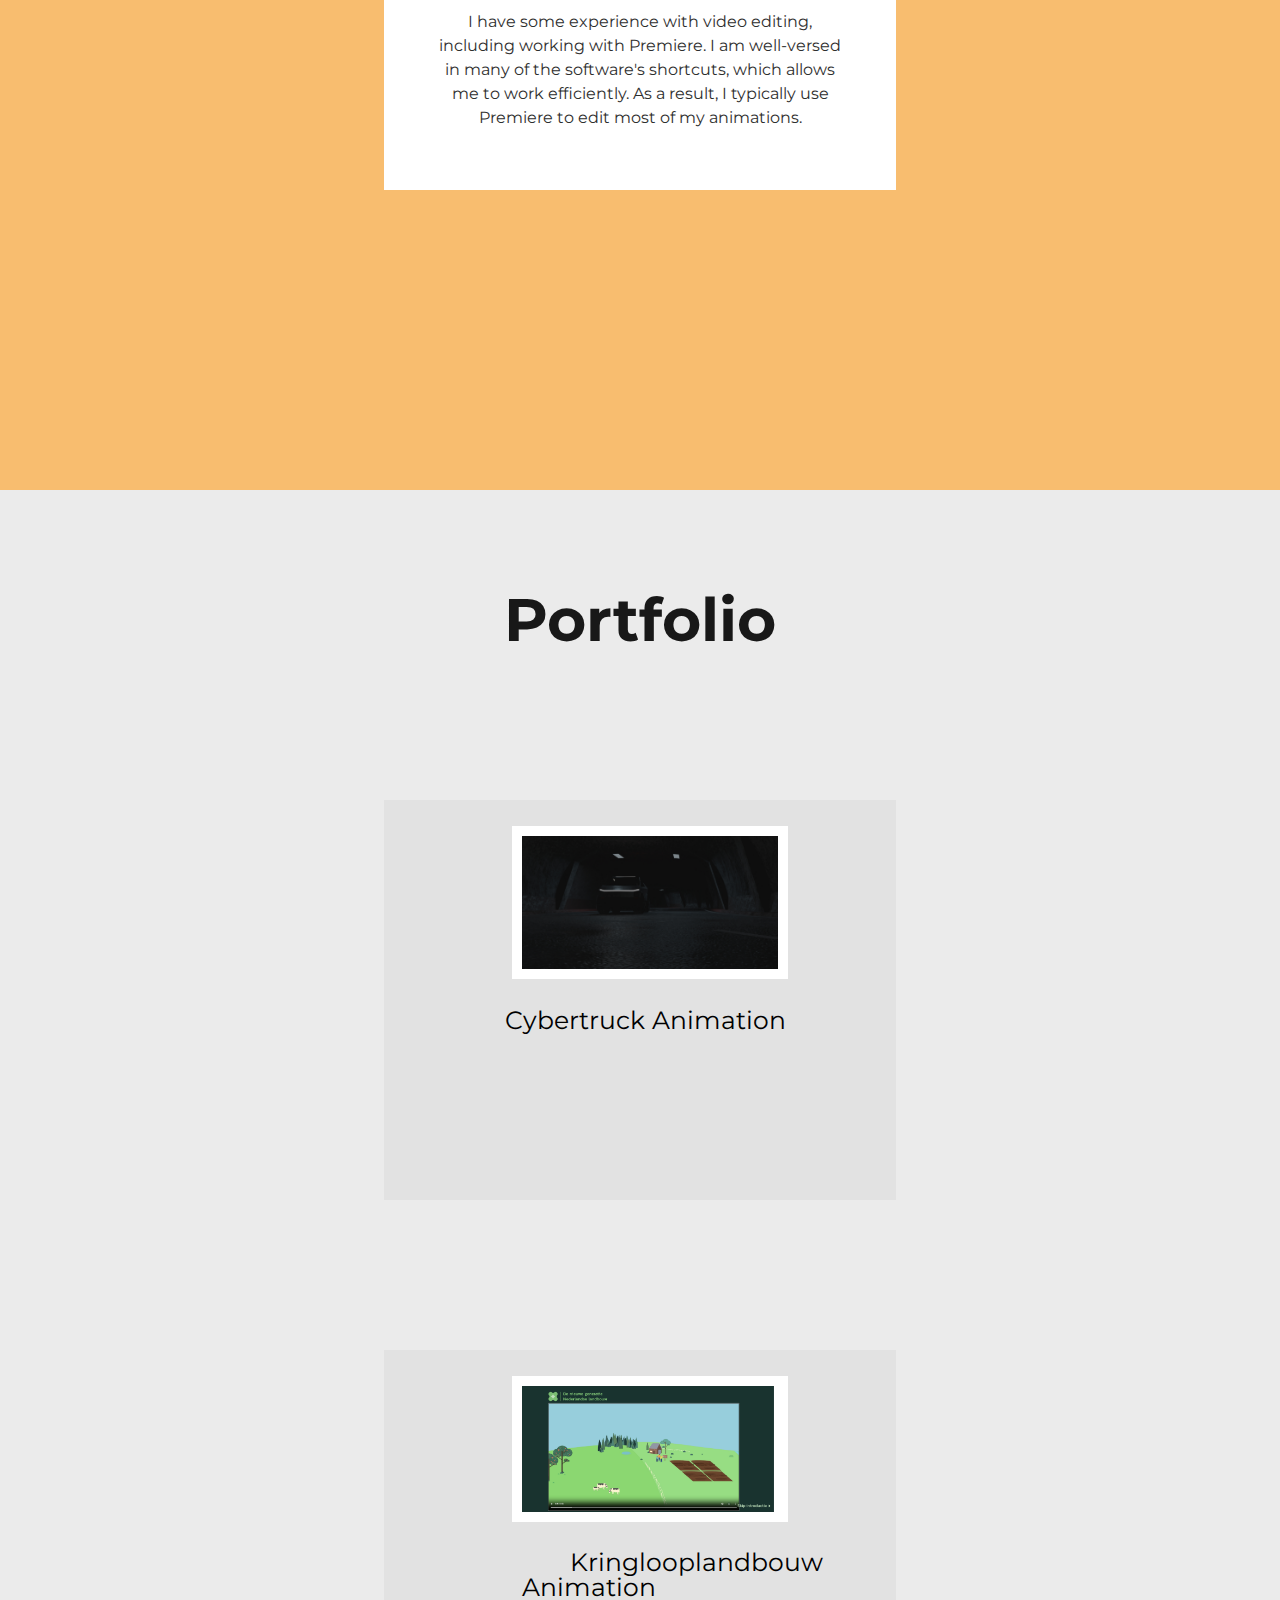
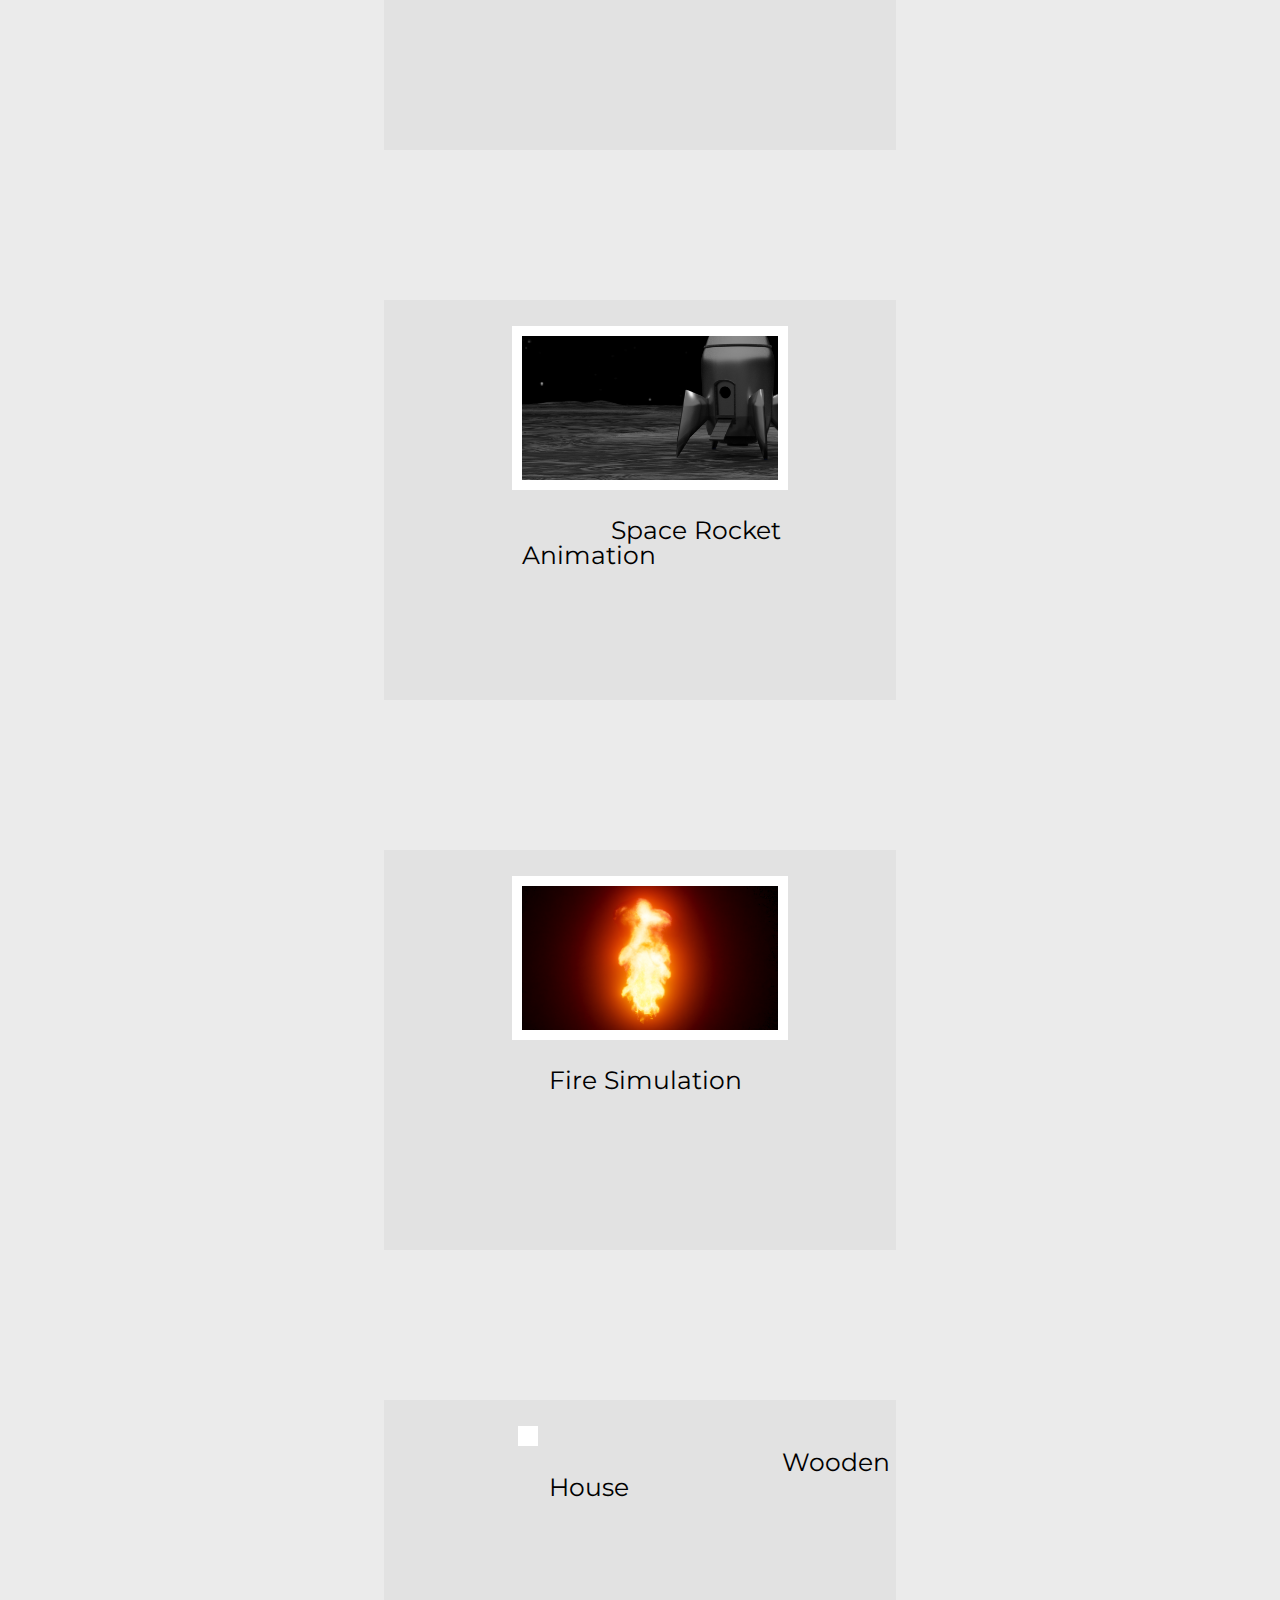
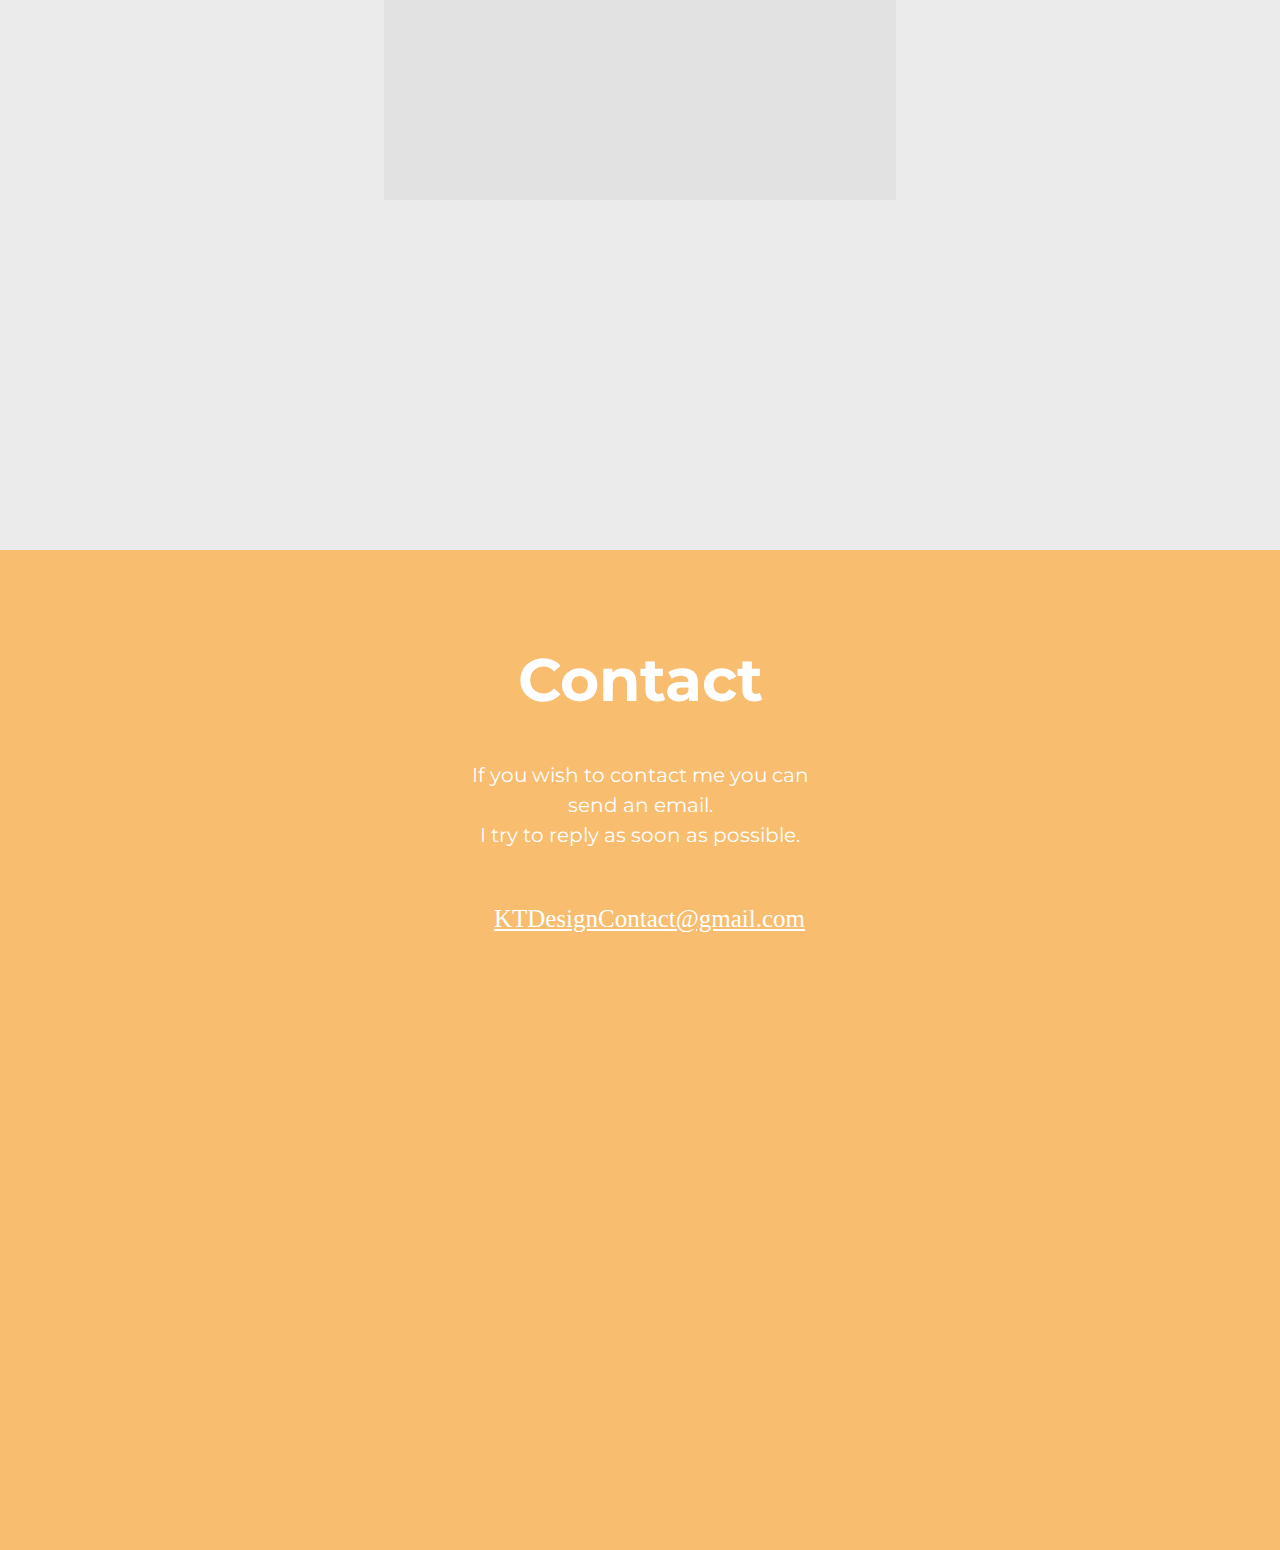
==== commit 5d18d367: "Add files via upload" ====
--- a/index.html
+++ b/index.html
@@ -114,23 +114,25 @@
         <a class="title" href="cybertruck.html">Cybertruck Animation</a>
       </div>
 
-
-
       <div class="thumbnail">
         <img src="/img/kringloop1.png" alt=""></img>
         <a class="title" href="kringlooplandbouw.html">Kringlooplandbouw Animation</a>
       </div>
-
 
       <div class="thumbnail">
         <img  src="/img/alienrender.png" alt=""></img>
         <a class="title" href="alien.html">Space Rocket Animation</a>
       </div>
 
+      <div class="thumbnail">
+        <img  src="/img/firesim1.png" alt=""></img>
+        <a class="title" href="firesim.html">Fire Simulation</a>
+      </div>
 
-
-    
-
+      <div class="thumbnail">
+        <img  src="/img/house5.png" alt=""></img>
+        <a class="title" href="house.html">Wooden House</a>
+      </div>
 
   </section>
 
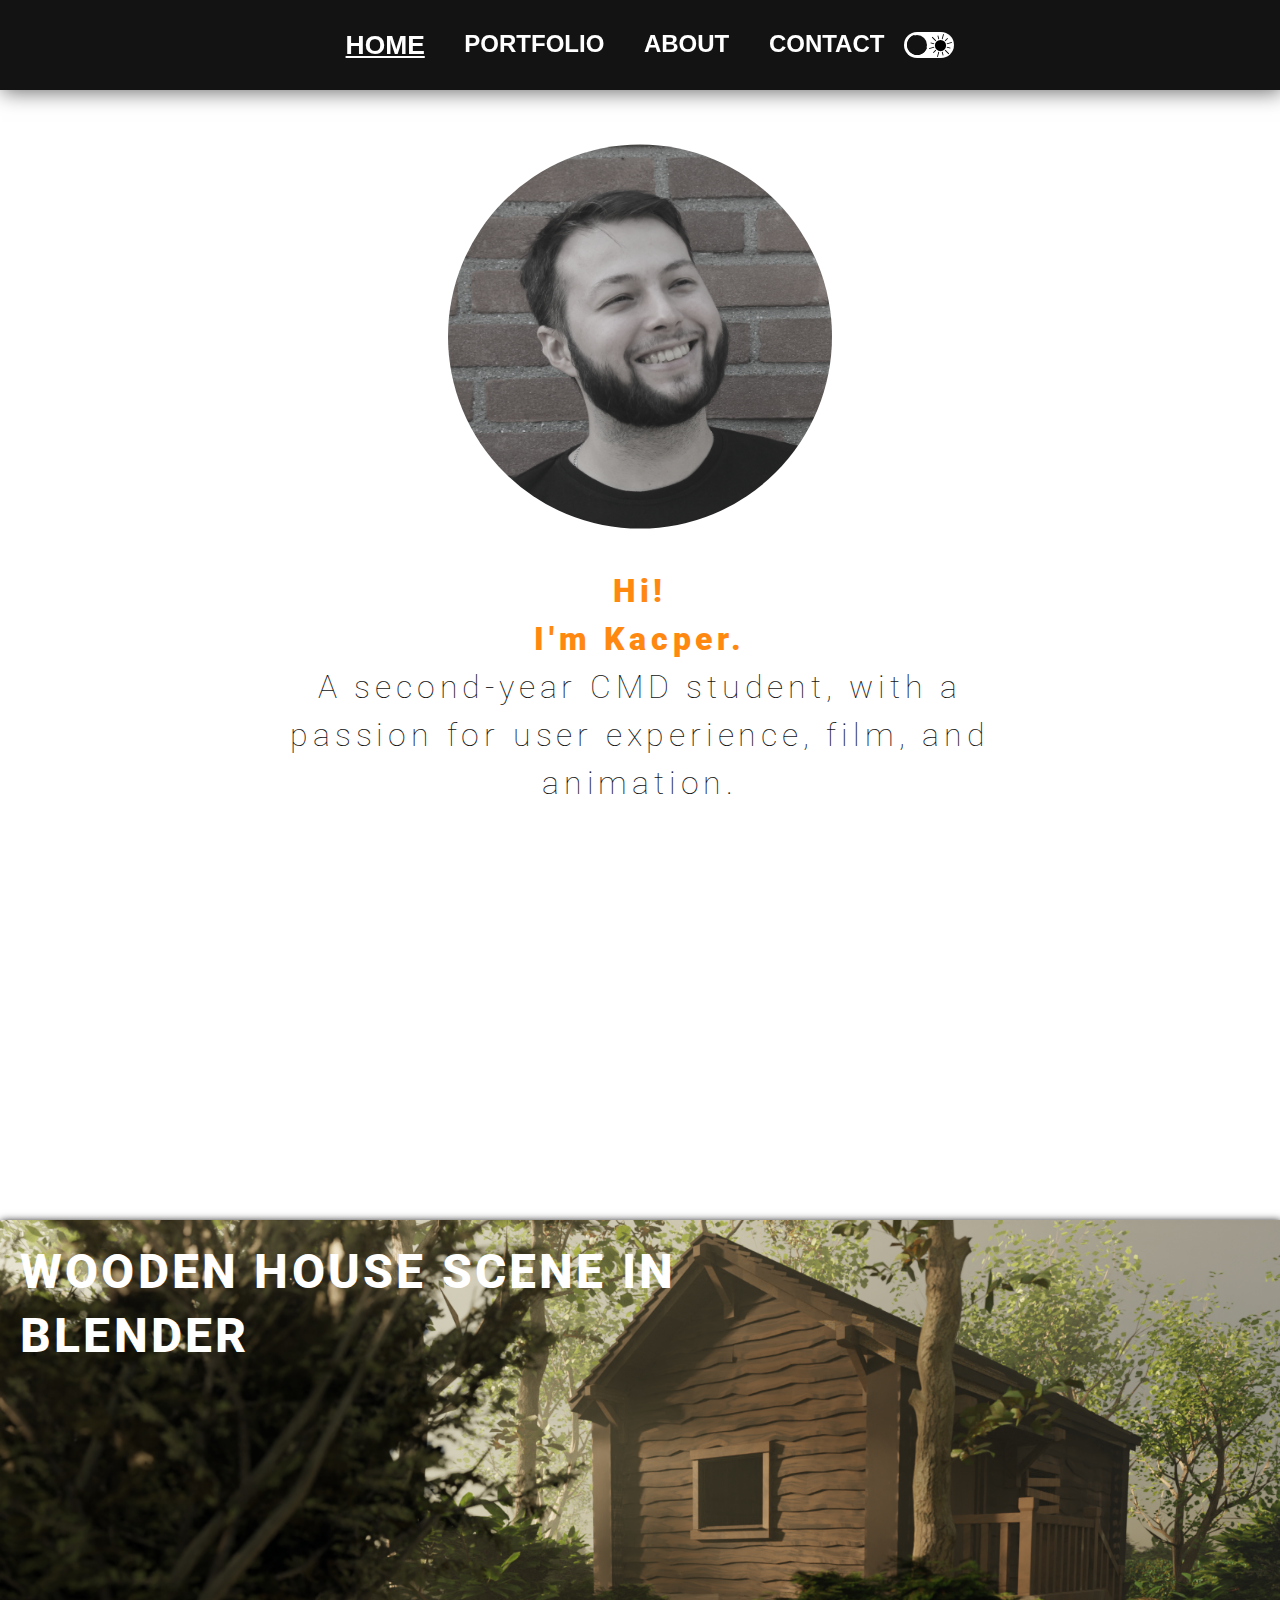
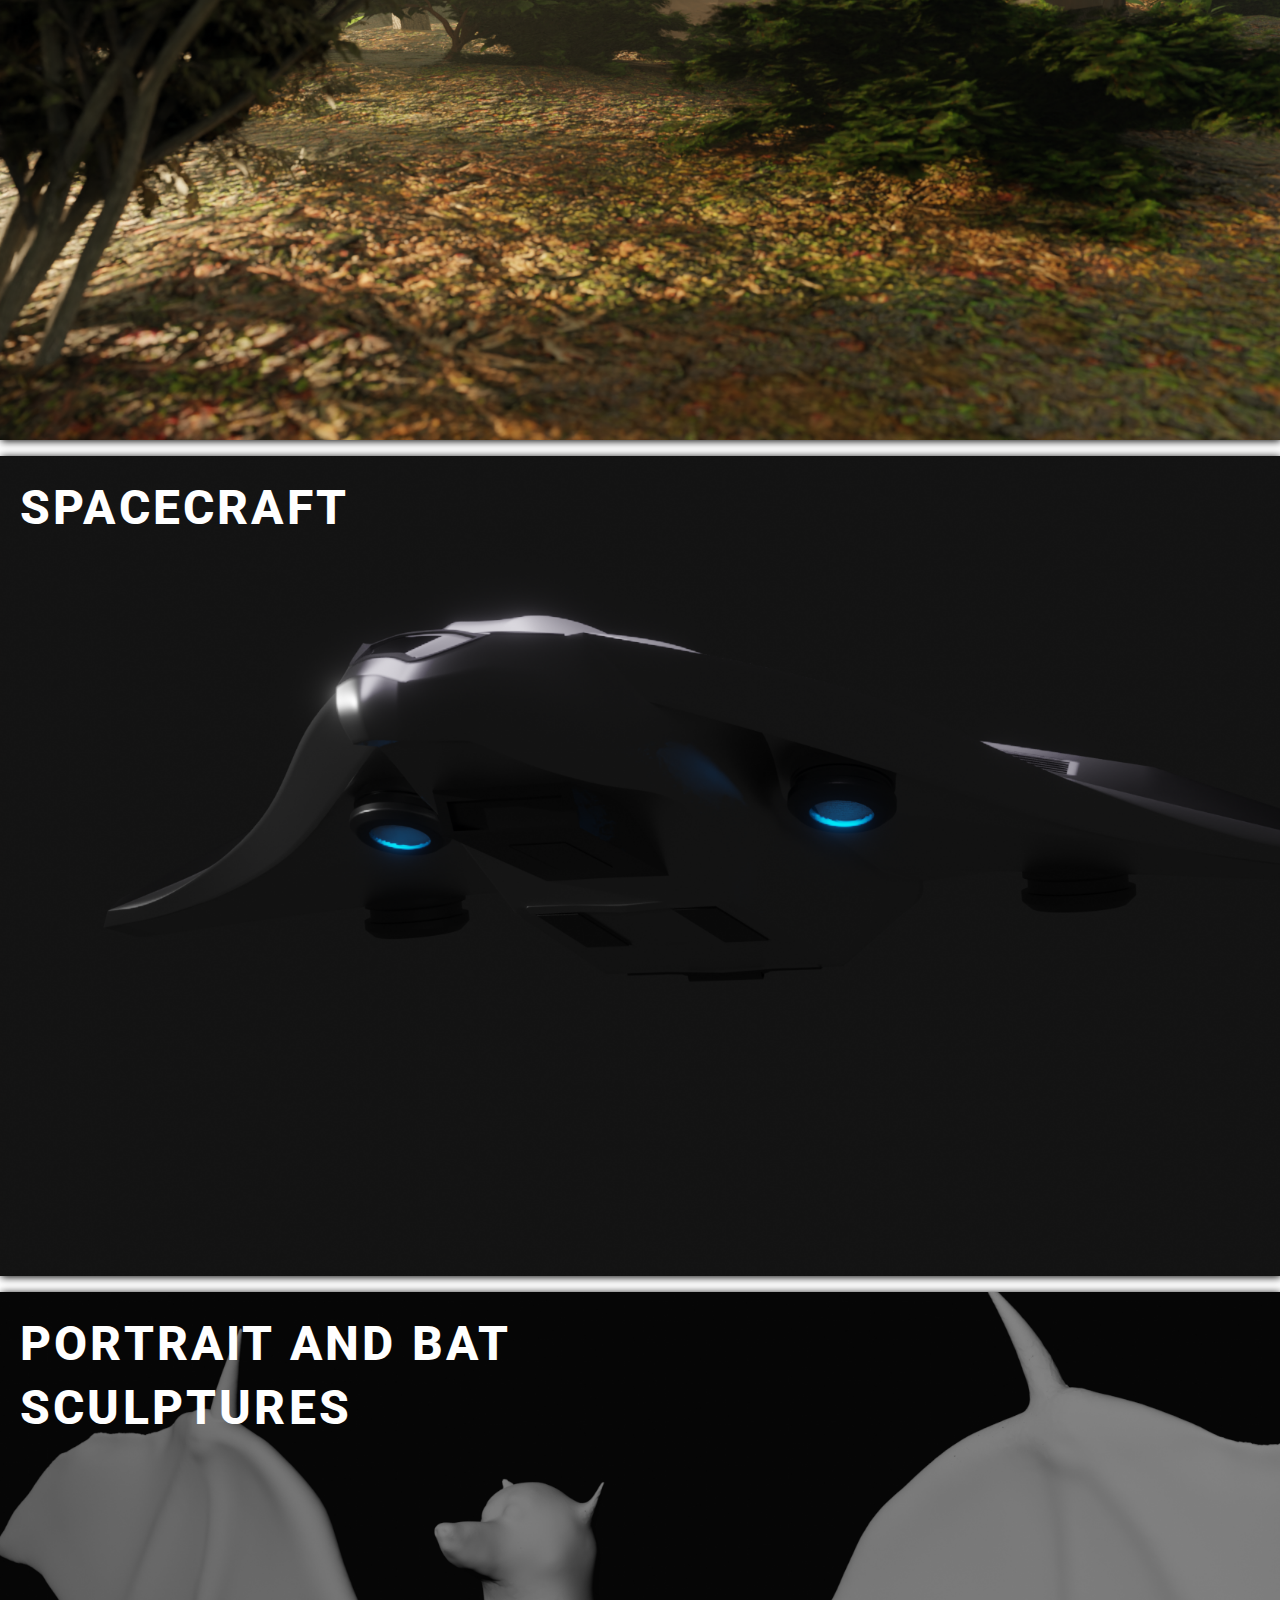
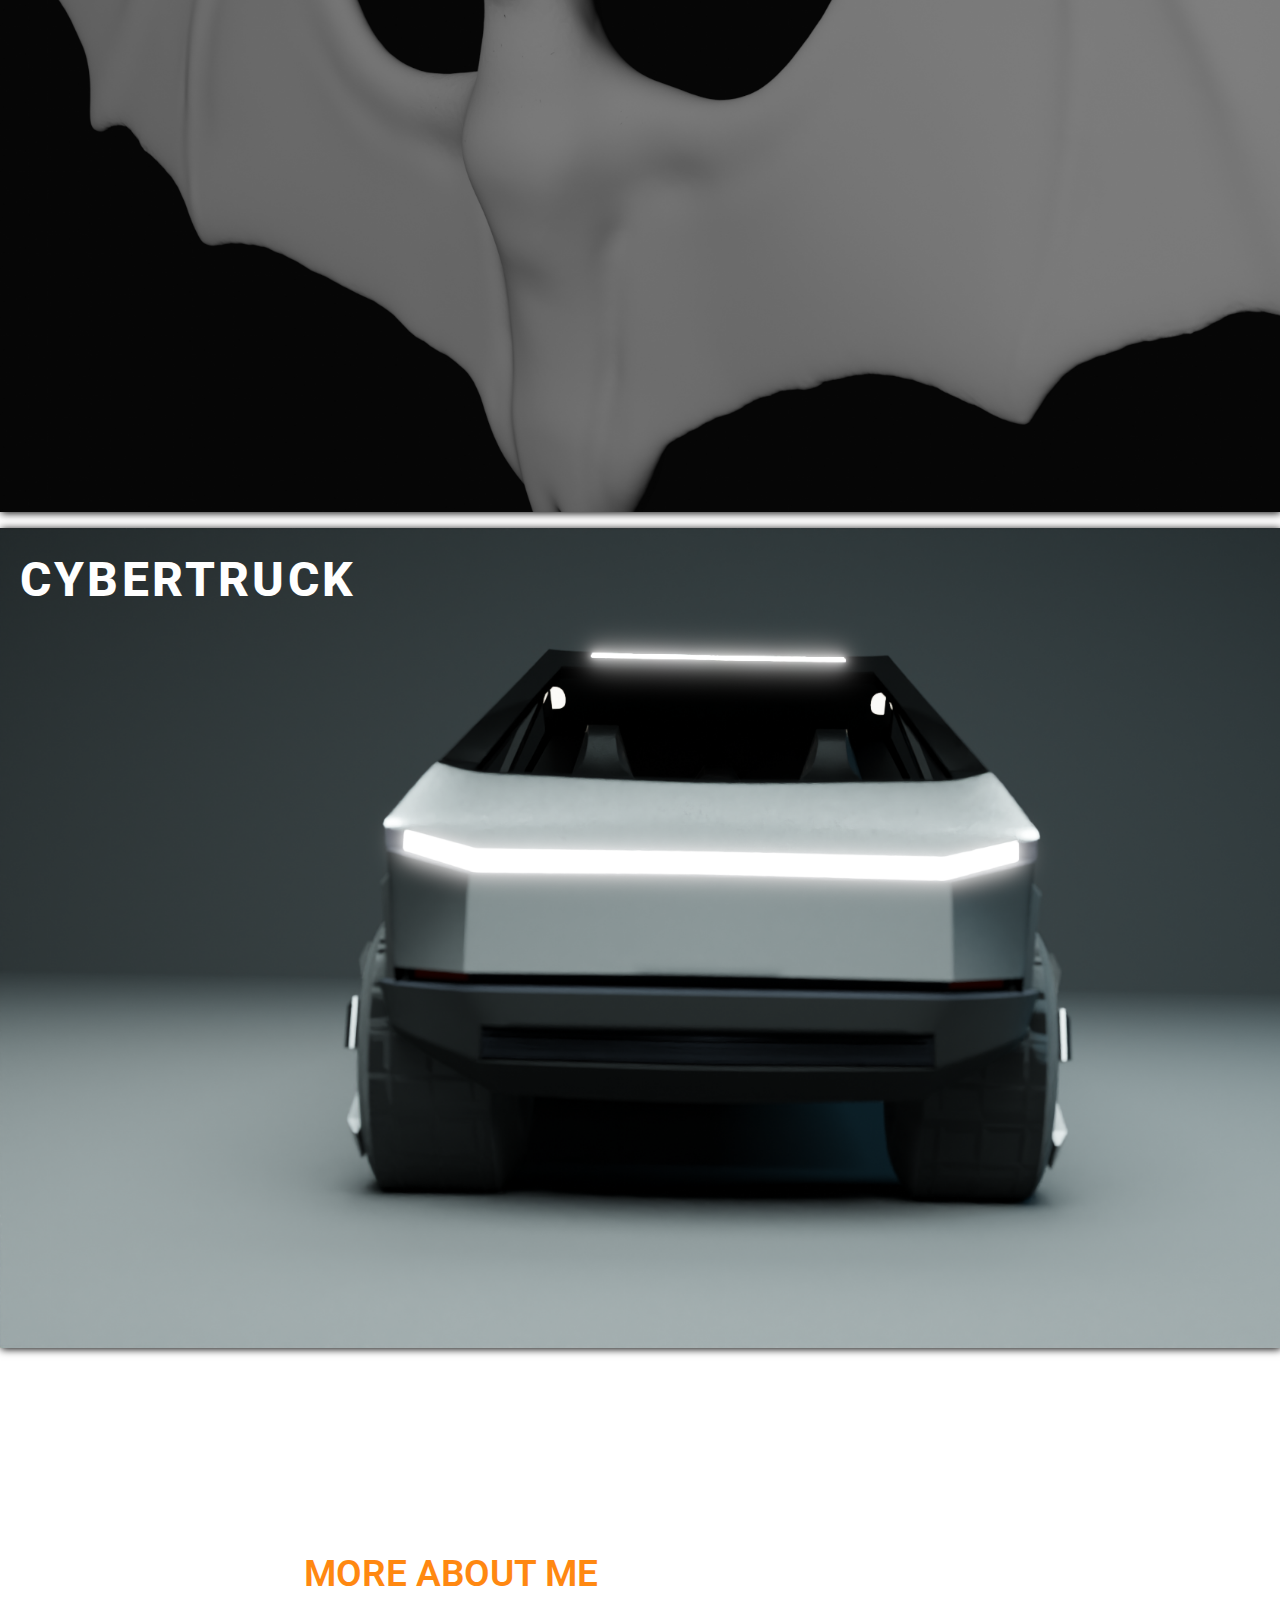
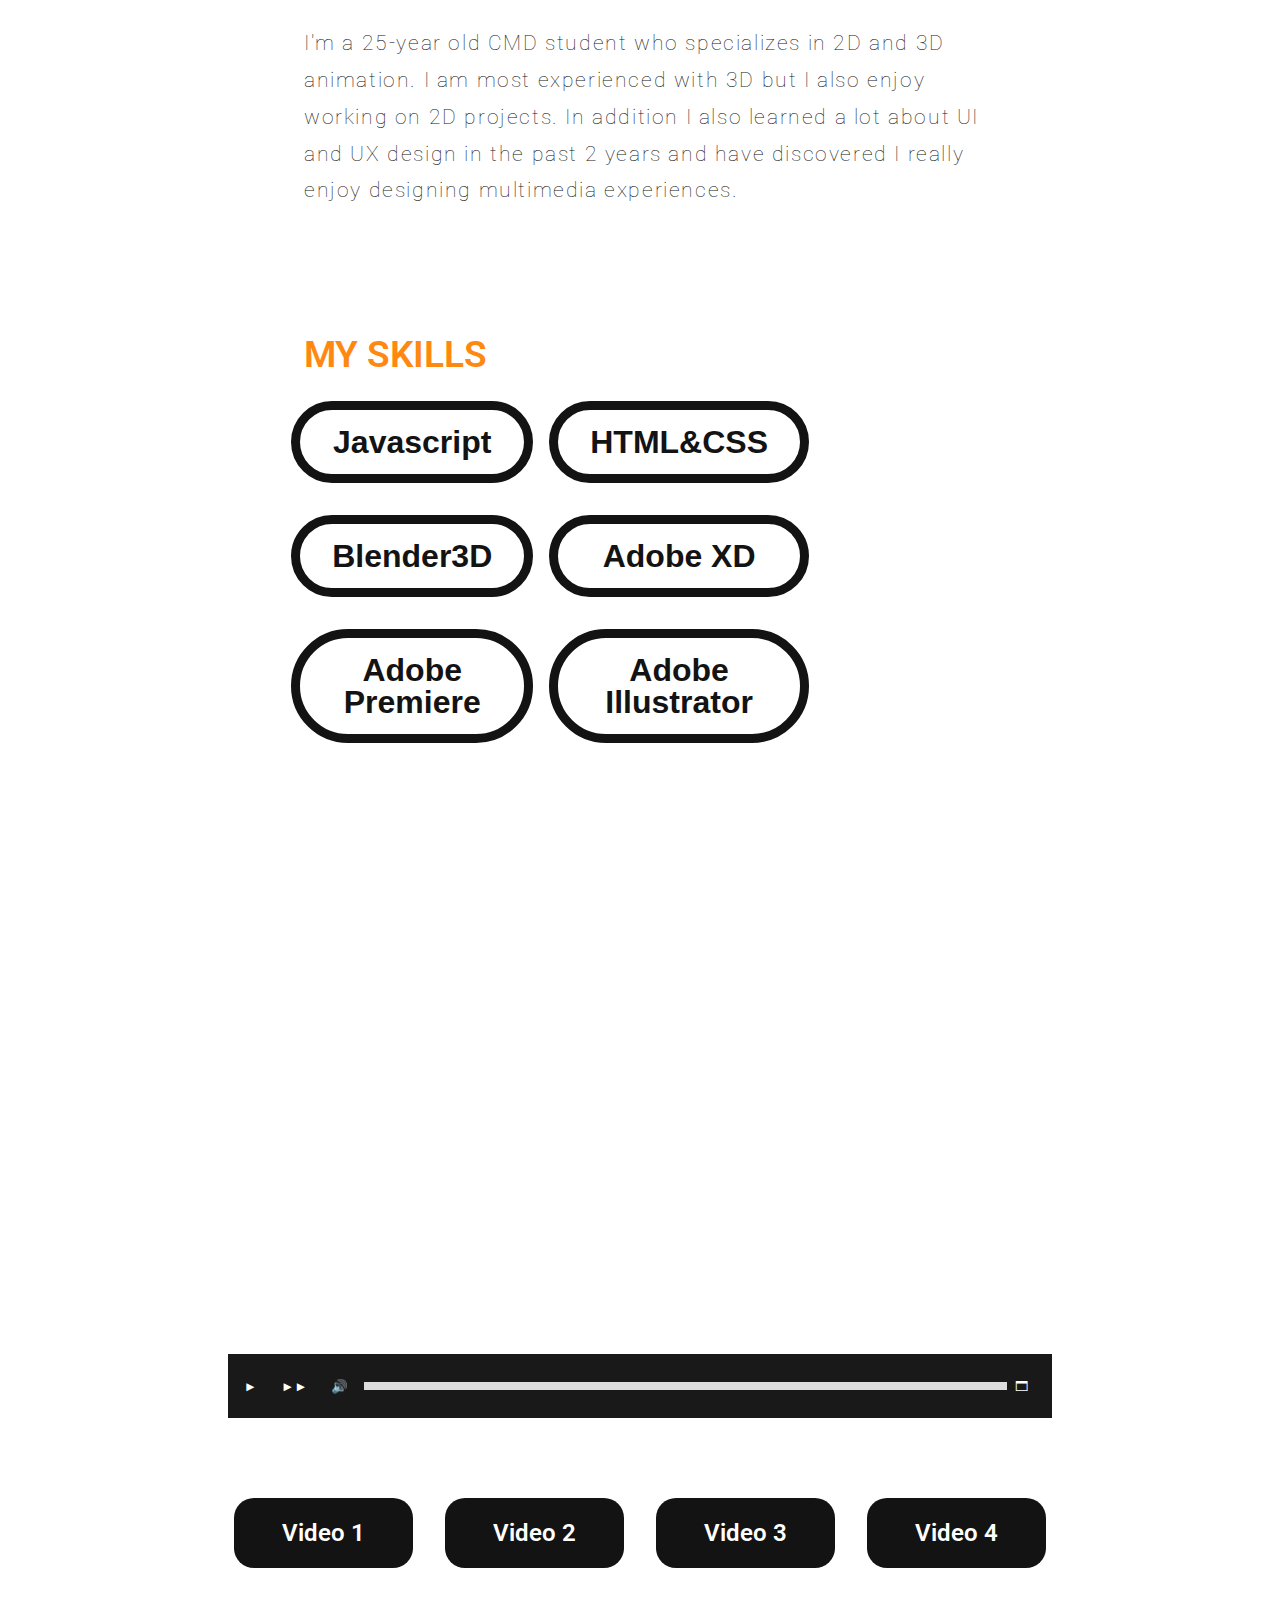
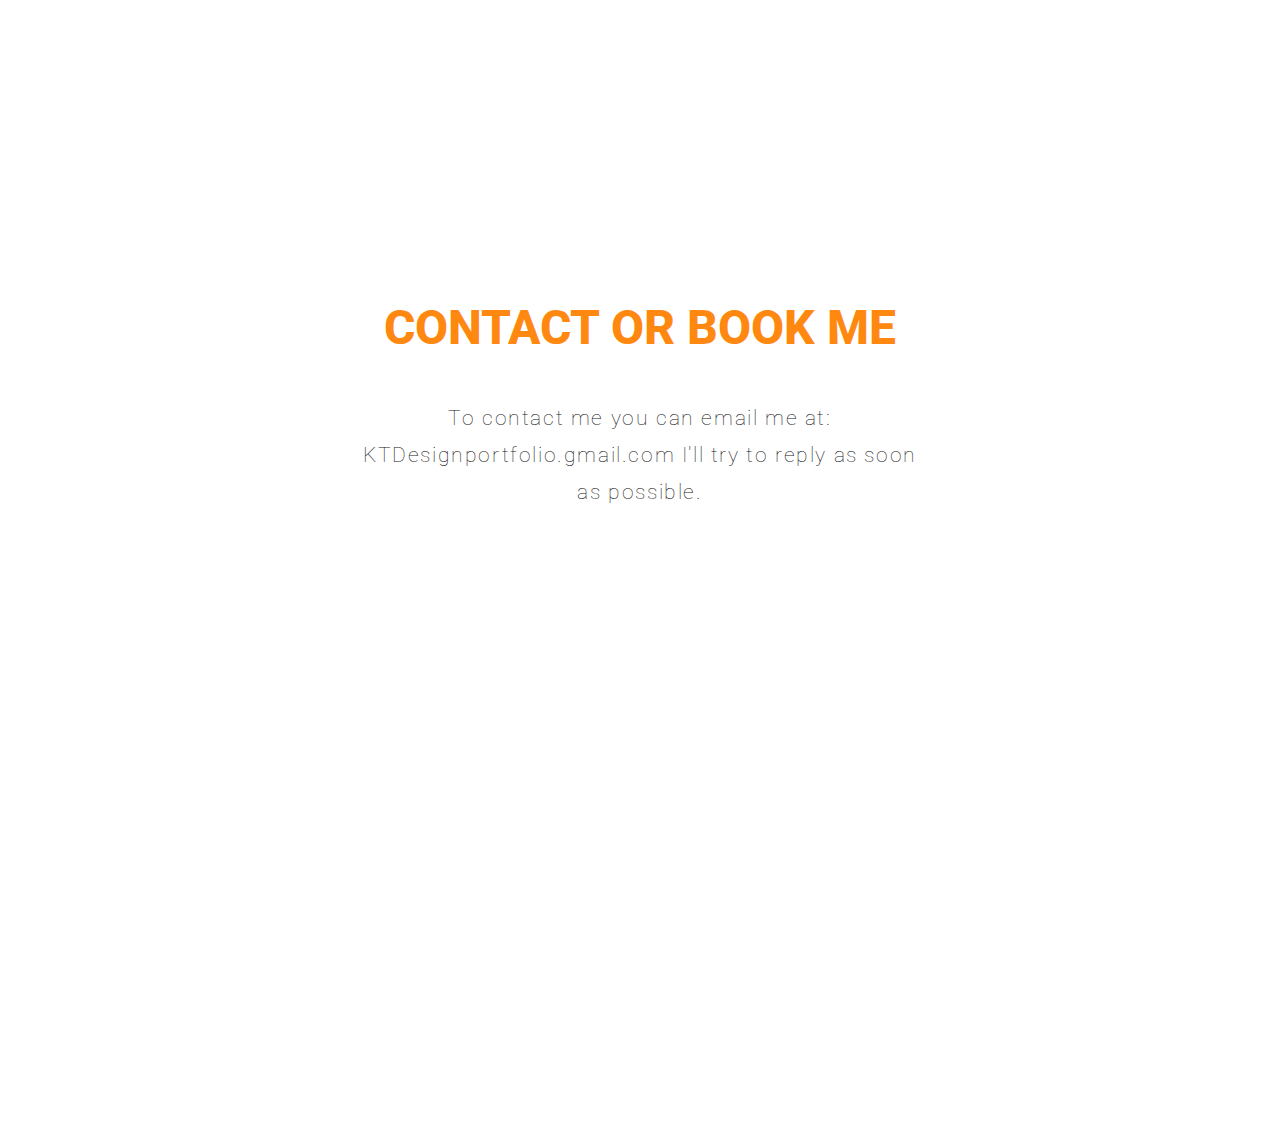
==== commit 9b8640dd: "Add files via upload" ====
--- a/index.html
+++ b/index.html
@@ -1,153 +1,175 @@
 <!DOCTYPE html>
 <html lang="en">
 <head>
-    <meta charset="UTF-8">
-    <meta http-equiv="X-UA-Compatible" content="IE=edge">
-    <meta name="viewport" content="width=device-width, initial-scale=1.0">
-    <title>Portfolio</title>
-
-    <link rel="stylesheet" type="text/css" href="css/reset.css">
-    <link rel="stylesheet" type="text/css" href="css/style.css">
-    
-    <link rel="preconnect" href="https://fonts.googleapis.com">
-<link rel="preconnect" href="https://fonts.gstatic.com" crossorigin>
-<link href="https://fonts.googleapis.com/css2?family=Montserrat:ital
-,wght@0,100;0,200;0,300;0,400;0,500;0,600;0,700;0,800;0,900;1,100;1,200;
-1,300;1,400;1,500;1,600;1,700;1,800;1,900&display=swap" rel="stylesheet">
-
+  <meta charset="UTF-8">
+  <meta name="viewport" content="width=device-width, initial-scale=1.0">
+  <title>My Portfolio</title>
+  <link rel="stylesheet" href="https://fonts.googleapis.com/css2?family=Roboto:wght@300;400;700&display=swap">
+  <link rel="stylesheet" href="css/reset.css">
+  <link rel="stylesheet" href="css/style.css">
+  <script src="https://code.jquery.com/jquery-3.6.0.min.js"></script>
 </head>
 <body>
 
-<header>
-  <div class="container">
-    <div class="subcontainer">
-
-      <nav class="navbar">
-        <a class="logo">
-          <p>Design Portfolio</p>
-        </a>
-        <ul class="nav-menu">
-          <li class="nav-item"><a class="nav-link" href="#landing-page" onclick="scrollToSection('landing-page')">Home</a></li>
-          <li class="nav-item"><a class="nav-link" href="#about" onclick="scrollToSection('about')">About Me</a></li>
-          <li class="nav-item"><a class="nav-link" href="#portfolio" onclick="scrollToSection('portfolio')">Portfolio</a></li>
-          <li class="nav-item"><a class="nav-link" href="#contact" onclick="scrollToSection('contact')">Contact</a></li>
-        </ul>
-        <div class="hamburger">
-          <span class="bar"></span>
-          <span class="bar"></span>
-          <span class="bar"></span>
-        </div>
-      </nav>
+<!-- Navigation -->
+<nav>
+  <ul>
+    <li><a class="active" href="#home">HOME</a></li>
+    <li><a href="#portfolio">PORTFOLIO</a></li>
+    <li><a href="#about">ABOUT</a></li>
+    <li><a href="#contact">CONTACT</a></li>
+  </ul>
+  <div class="dark-light-toggle">
+    <div class="toggle-icons">
+      <img class="sun-icon" src="img/sun.svg">
+        
+      
+      <img class="moon-icon" src="img/moon.svg">
+        
+      
+    </div>
+    <input type="checkbox" id="toggle" class="toggle-input" >
+    <label for="toggle" class="toggle-label"></label>
+  </div>
+</nav>
+  
+  <!-- Home Section -->
+  <section id="home">
+    <header>
+      <div class="left-section">
+        <h1>
+          <span class="boldtemp">Hi!<br>I'm Kacper.</span><br>
+          A second-year CMD student, with a passion for user experience, film, and animation.
+        </h1>
+      </div>
+      <div class="right-section">
+        <div class="placeholder"></div>
+      </div>
+    </header>
+  </section>
+  
+<!-- Portfolio Section -->
+<section id="portfolio">
+  <div class="grid-container">
+    <!-- Portfolio Item 1 --> 
+    <div class="grid-item item-1">
+      <p>WOODEN HOUSE SCENE IN BLENDER</p>
+      <div class="more-button button" onclick="showPopup('WOODEN HOUSE SCENE IN BLENDER', 'A series of 4 render images of a 3D scene made in blender. During this project I learned about new wasys of easily moddeling of custom buildings. I also got the chance to experiment with texture painting and shading,', 1)">
+        See more
+      </div>
+      <div class="description-popup description-popup-item1">A series of 4 render images of a 3D scene made in blender</div>
+    </div>
+    <!-- Portfolio Item 2 -->
+    <div class="grid-item item-2">
+      <p>SPACECRAFT</p>
+      <div class="more-button button" onclick="showPopup('Spacecraft', 'A spacecraft 3D model i am currently working on. I plan on adding way more detail and use it in a simple animation.', 2)">
+        See more
+      </div>
+      <div class="description-popup description-popup-item2">A work in progress of a spacecraft 3D model.</div>
+    </div>
+    <!-- Portfolio Item 3 -->
+    <div class="grid-item item-3">
+      <p>PORTRAIT AND BAT SCULPTURES</p>
+      <div class="more-button button" onclick="showPopup('CMD PROJECT', 'Two smaller projects I made, one with nomad on a tablet and another one in blender using a stylus. I learned working with Nomad as part of my studies and after the course moved on to blender since I use it for 3D moddeling and animation anyways. I was really suprised at how well sculpting is done in Blender and that is now my preffered software for this part of 3D aswell. I am pretty new to sculpting but am planning on spending as much time on this as possible in the upcoming months to get better at making characters.', 3)">
+        See more
+      </div>
+      <div class="description-popup description-popup-item3">Renders of my latest sculptures.</div>
+    </div>
+    <!-- Portfolio Item 4 -->
+    <div class="grid-item item-4">
+      <p>CYBERTRUCK</p>
+      <div class="more-button button" onclick="showPopup('CYBERTRUCK SHORT ANIMATION', 'A very short blender animation of one of my first 3D models. I learned some new things about post processing in blender and got to use new tools i did never ever see before.', 4)">
+        See more
+      </div>
+      <div class="description-popup description-popup-item4">A few re-rendered images of a Cybertruck model i made a few months ago.</div>
     </div>
   </div>
-</header>
+</section>
+
+<!-- Popup -->
+<div id="popup" class="popup">
+  <div class="popup-content">
+    <h2 id="popup-title"></h2>
+    <p id="popup-description"></p>
+    <div class="image-container">
+      <div class="image-placeholder placeholder-1"></div>
+      <div class="image-placeholder placeholder-2"></div>
+      <div class="image-placeholder placeholder-3"></div>
+      <div class="image-placeholder placeholder-4"></div>
+    </div>
+    <button class="popup-close" onclick="closePopup()">Close</button>
+  </div>
+</div>
 
 
+    </section>
+    <!-- About Section -->
+    <section id="about">
+      <div class="about-section">
+        <div class="about-left">
+          <h2>MORE ABOUT ME</h2>
+          <p>
+            I'm a 25-year old CMD student who specializes in 2D and 3D animation. I am most experienced with 3D but I also enjoy working on 2D projects. In addition I also learned a lot about UI and UX design in the past 2 years and have discovered I really enjoy designing multimedia experiences.
+          </p>
+        </div>
+        <div class="about-right">
+          <h2>MY SKILLS</h2>
+          <div class="skills-container">
+            <div class="skill-item javascript">Javascript</div>
+            <div class="skill-item html-css">HTML&CSS</div>
+            <div class="skill-item blender">Blender3D</div>
+            <div class="skill-item adobe-xd">Adobe XD</div>
+            <div class="skill-item adobe-premiere">Adobe Premiere</div>
+            <div class="skill-item adobe-illustrator">Adobe Illustrator</div>
+          </div>
+        </div>
+      </div>
+          <!-- custom video player -->
+    <div class="video-container">
+      <video id="my-video" disablecontrols>
+        <source src="img/firesimvid.mp4" type="video/mp4">
+        <source src="img/teslaRender.mp4" type="video/mp4">
+        <source src="img/intro.mp4" type="video/mp4">
+        <source src="img/gewassen.mp4" type="video/mp4">
+        Your browser does not support HTML5 video.
+      </video>
+      <div class="controls">
+        <button id="play-btn" class="custom-btn">&#9658;</button>
+        <button id="fast-forward-btn" class="custom-btn">&#9658;&#9658;</button>
+        <button id="volume-btn" class="custom-btn">&#128266;</button>
+        
 
-  <section class="landing-page"  id="landing-page">
-
-
-    <img src="img/foto cv en portfolio.png" class="pf"></img>
-    <div class="landing-page-text">
-
-      <h2>Animation - UXD - UID</h2>
-      <h1> Kacper Turniak</h1>
+        <div id="progress-bar" class="custom-progress-bar">
+          <div id="progress" class="progress"></div>
+          
+        </div>
+        <button id="fullscreen-btn" class="custom-btn">&#128470;</button>
+      </div>
 
     </div>
+    <div class="source-buttons">
+      <button class="source-btn" data-src="img/firesimvid.mp4">Video 1</button>
+      <button class="source-btn" data-src="img/teslaRender.mp4">Video 2</button>
+      <button class="source-btn" data-src="img/intro.mp4">Video 3</button>
+      <button class="source-btn" data-src="img/gewassen.mp4">Video 4</button>
+    </div>
+    </section>
 
-    
-
+  <!-- Contact Section -->
+  <section id="contact">
+    <div class="contact-container">
+      <h2>CONTACT OR BOOK ME</h2>  
+      <div>
+        <p>
+          To contact me you can email me at: KTDesignportfolio.gmail.com 
+          I'll try to reply as soon as possible.
+        </p>
+      </div>
+      <div>
+ 
   </section>
-
-  <section class="about-me"id="about">
-    <div class="about-me-text">
-      <h1>About Me</h1>
-      <h2> I'm a 25-year old CMD student who specializes 
-        in 2D and 3D animation. I am most experienced with 3D but 
-        I also enjoy working on 2D projects. Below you can read 
-        about my experience with software I use most often. 
-       
-      
-        </h2>
-        <div class="blender-box">
-          <img src="img/blender.svg" class="blender-logo"></img>
-          <h1>Blender 3D</h1>
-          <h2>
-            Although I took a long break from using Blender,
-             I first started using this software during my high school years.
-            I feel very comfortable using it and am familiar with almost all
-             of its shortcuts, which allows me to work efficiently.
-            In addition to being proficient with the software's interface, 
-            I am also knowledgeable in the areas of materials, rigs, and animation.
-        </h2>
-        </div>
-        <div class="blender-box">
-          <img src="img/animate.svg" class="blender-logo"></img>
-          <h1>Adobe Animate</h1>
-          <h2> While I haven't had extensive experience with 2D animations,
-             I recently had the opportunity to work with Animate and gained a 
-             good understanding of how the software functions. Moreover, 
-             this experience provided me with an opportunity to learn more 
-             about animation principles that are applicable to both 2D and 3D projects.
-        </h2>
-        </div>
-        <div class="blender-box">
-          <img src="img/premiere.svg" class="blender-logo"></img>
-          <h1>Adobe Premiere</h1>
-          <h2>I have some experience with video editing, including working
-             with Premiere. I am well-versed in many of the software's 
-             shortcuts, which allows me to work efficiently. As a result,
-             I typically use Premiere to edit most of my animations.</h2>
-        </div>
-    </div>
-
-    
-
-  </section>
-
-  <section class="portfolio" id="portfolio">
-    <div class="portfolio-text">
-      <h1>Portfolio</h1>
-
-      <div class="thumbnail">
-        <img  src="/img/bg.jpg" alt=""></img>
-        <a class="title" href="cybertruck.html">Cybertruck Animation</a>
-      </div>
-
-      <div class="thumbnail">
-        <img src="/img/kringloop1.png" alt=""></img>
-        <a class="title" href="kringlooplandbouw.html">Kringlooplandbouw Animation</a>
-      </div>
-
-      <div class="thumbnail">
-        <img  src="/img/alienrender.png" alt=""></img>
-        <a class="title" href="alien.html">Space Rocket Animation</a>
-      </div>
-
-      <div class="thumbnail">
-        <img  src="/img/firesim1.png" alt=""></img>
-        <a class="title" href="firesim.html">Fire Simulation</a>
-      </div>
-
-      <div class="thumbnail">
-        <img  src="/img/house5.png" alt=""></img>
-        <a class="title" href="house.html">Wooden House</a>
-      </div>
-
-  </section>
-
-
-
-  <section class="contact" id="contact">
-    <div class="contact-text">
-      <h1>Contact</h1>
-      <h2>If you wish to contact me you can send an email.<br>
-        I try to reply as soon as possible.</h2>
-        <h3>KTDesignContact@gmail.com</h3>
-    </div>
-    
-  </section>
-
-  <script src="js/sketch.js"></script>
-</body>
-</html>+  
+    <script src="js/main.js"></script>
+  
+  </body>
+  </html>--- a/css/style.css
+++ b/css/style.css
@@ -1,546 +1,957 @@
-body{
-  position: relative;
+:root {
+  --primary-color: #131313;
+  --secondary-color: #FFFFFF;
+  --tertairy-color: #FF8811;
+  --dark-color: #131313;
+  --light-color: #FFFFFF;
+}
+.dark-mode {
+  --primary-color: #FFFFFF;
+  --secondary-color: #131313;
+  --tertairy-color: #FF8811;
+}
+* {
+  box-sizing: border-box;
+  margin: 0;
+  padding: 0;
+  font-family: 'Roboto', sans-serif;
+  text-decoration: none;
+}
+body {
   overflow-x: hidden;
-}
-html {
-  scroll-behavior: smooth;
-}
-a,h1,h2{
-  font-family: 'Montserrat', sans-serif;
-}
-
-header{
-  position: fixed;
+  font-family: Arial, sans-serif;
+  background-color: var(--secondary-color);
+}
+html{
+scroll-behavior: smooth;
+}
+p, h1, h2, h3, h4 {
+  font-family:'roboto';
+}
+nav {
+  position: sticky;
   top: 0;
   width: 100%;
-  background-color: rgba(0, 0, 0, 0.39);
-  z-index: 10;
-}
-
-.hamburger{
+  display: flex;
+  justify-content: center;
+  align-items: center;
+  background-color: var(--dark-color);
+  padding: 2rem;
+  z-index: 99999;
+  box-shadow: 2px 2px 20px #02020295;
+}
+
+nav a.active {
+  text-decoration: underline;
+  font-size: 110%;
+}
+
+nav ul {
+  display: flex;
+  list-style: none;
+}
+
+nav li {
+  margin: 0 3rem;
+  font-size: 30px;
+}
+
+nav a {
+  font-weight: 800;
+  color: var(--light-color);
+  padding: 15px;
+}
+
+nav a:hover {
+  color: var(--tertairy-color);
+  transition: all 0.2s ease;
+}
+
+.dark-light-toggle {
+  display: flex;
+  align-items: center;
+  position: relative;
+}
+
+.toggle-input {
   display: none;
+}
+
+.toggle-label {
+  position: relative;
+  display: inline-block;
+  width: 50px;
+  height: 26px;
+  border-radius: 13px;
+  background-color: var(--light-color);
   cursor: pointer;
-  margin-right: 25px;
-}
-
-.bar{
+  transition: background-color 0.3s;
+}
+
+.toggle-label:before {
+  content: "";
+  position: absolute;
+  width: 20px;
+  height: 20px;
+  border-radius: 50%;
+  top: 3px;
+  left: 3px;
+  background-color: var(--dark-color);
+  transition: transform 0.3s;
+  z-index: 3;
+}
+
+.toggle-input:checked + .toggle-label {
+  background-color: var(--light-color);
+}
+.toggle-input:checked + .toggle-label:before {
+  transform: translateX(24px);
+}
+.toggle-icons {
+  display: flex;
+  gap: 10px;
+}
+
+.sun-icon {
+position: absolute;
+z-index: 2;
+margin-left: 1.55rem;
+width: 45%;
+top: 2px;
+}
+
+.moon-icon {
+position: absolute;
+z-index: 2;
+margin-left: .2rem;
+width: 40%;
+top: 3px;
+}
+header {
+  position: relative;
+  display: flex;
+  height: 90vh;
+}
+.left-section,
+.right-section {
+  height: 90vh;
+  display: flex;
+  justify-content: center;
+  align-items: center;
+  flex: 1;
+}
+.boldtemp {
+  font-weight: 1000;
+  color: var(--tertairy-color);
+
+}
+.left-section {
+  background-color: var(--secondary-color);
+}
+.left-section h1{
+  font-family: 'Roboto';
+  font-size: 4rem;
+  font-weight: 100;
+  margin-left: 20%;
+  margin-right: 10%;
+  color: var(--primary-color);
+  letter-spacing: .3rem;
+  line-height: 4.6rem;
+}
+.right-section {
+ background-color: var(--secondary-color);
+}
+.placeholder {
+  width: 40rem;
+  height: 40rem;
+  border-radius: 50%;
+  margin-right: 6rem;
+  margin-bottom: 3rem;
+  margin-top: 6rem;
+  background-image: url(/img/foto\ cv\ en\ portfolio.png);
+  background-size: cover;
+}
+.grid-container { 
+  position: relative;
+  max-width: 60%;
+  margin: 1rem auto;
+  margin-top: 10rem;
+
+  margin-bottom: 0;
+  font-size: 30px;
+  height: 50rem;
+  display: grid;
+  grid-template-columns: 50% 25% 25%;
+  grid-template-rows: 50%;
+  grid-auto-rows: 45%;
+  grid-gap: 1rem;
+}
+.grid-item {
+  padding: 20px;
+  object-fit: cover;
+  background-size: cover;
+  position: relative;
+  box-shadow: 1px 1px 8px #020202;
+}
+.grid-item:hover {
+  outline: .3rem solid var(--tertairy-color) ;
+  transition: 0.3s;
+  filter: contrast(120%);
+}
+.grid-item p {
+  font-family: 'roboto';
+  color: var(--light-color);
+  font-size: 2rem;
+  font-weight: 800;
+  line-height: 3rem;
+  letter-spacing: 0.2rem;
+}
+.item-1 {
+  background-image: url(/img/1.png);
+}
+.item-2 {
+  background-image: url(/img/6.png);
+}
+.item-3 {
+  background-image: url(/img/11.png);
+}
+.item-4 {
+  background-image: url(/img/14.png); 
+  grid-column-start: 1;
+  grid-column-end: 4;
+}
+.description-popup {
+  display: none;
+  position: relative;
+  padding: 20px;
+  line-height: 2rem;
+  letter-spacing: .2rem;
+  color: var(--light-color);
+  font-size: 1.5rem;
+  width: 100%;
+  height: 60%;
+  text-align: left;
+  margin: 0;
+  text-shadow: 1px 1px 12px #020202;
+}
+.grid-item:hover .description-popup {
   display: block;
-  width: 25px;
-  height: 3px;
-  margin: 5px 0;
-  transition: all 0.3 ease;
-  background-color: white;
-  z-index: 11;
-}
-
-#home {
-  margin-top: 70px;
-  border: 1px solid white;
-  height: 100vh;
-}
-
-.navbar {
-margin-right: 0;
-width: 100%;
-min-height: 70px;
-display: flex;
-justify-content: space-between;
-align-items: center;
-gap: 60;
-}
-.nav-menu { 
-display: flex;
-justify-content: space-between;
-align-items: center;
-gap: 60px;
-margin-right: 10px;
-}
-
-.logo {
+  transition: 2s;
+}
+.grid-item:hover .more-button{
+  display: block;
+}
+.grid-item:hover p {
+  display: none;
+}
+.more-button {
+  font-family: 'roboto';
+  font-size: 1.3rem;
+  font-weight: 700;
+  position: absolute;
+  bottom: 1rem;
+  right: 1rem;
+  background-color: var(--light-color);
+  padding: 1rem 2rem;
+  color: var(--dark-color);
+  border-radius: 40px;
+  text-align: center;
+  display: none;
+  box-shadow: 1px 1px 14px #0202027f;
+}
+.more-button:hover {
+  background-color: var(--tertairy-color);
+  color: var(--secondary-color);
+  cursor: pointer;
+  transition: all .3s ease-in-out;
+}
+.popup {
+  position: absolute;
+  top: 60rem;
+  left: 0;
+  width: 100%;
+  height: auto;
+  display: flex;
+  justify-content: center;
+  align-items: center;
+  z-index: 9999;
+  opacity: 0;
+  visibility: hidden;
+  transition: opacity 0.3s ease, visibility 0.3s ease;
+}
+.popup-content {
+  border-radius: 10px;
+  background-color: #292929;
+  color: var(--secondary-color);
+  padding: 20px;
+  text-align: center;
+  width: 80%;
+  height: 100%;
+  box-shadow: 2px 2px 20px #020202;
+}
+.popup h2{
+  color: var(--tertairy-color);
+  font-size: 3rem;
+  letter-spacing: .1rem;
+  line-height: 3rem;
+  margin: 1rem;
+  margin-top: 2rem;
+  font-weight: 800;
+}
+.popup p{
+  font-weight: 100;
+  font-size: 1.4rem;
+  letter-spacing: .3rem;
+  line-height: 1.8rem;
+  margin: 5rem 20%;
+  width: 60%;
+  color: var(--light-color);
+}
+.popup-close {
   position: relative;
-
-  z-index: 1;
-  width: 100px;
+  font-size: 20px;
+  background-color: var(--primary-color);
+  color: var(--secondary-color);
+  border: none;
+  border-radius: 40px;
+  padding: 10px 20px;
+  float: right;  
+  margin: 4rem;
+  padding: 1.3rem 2.6rem;
+  font-weight: 800;
+}
+.popup-close:hover {
+  cursor: pointer;
+  background-color: var(--tertairy-color);
+  transition: .3s;
+}
+.image-container {
+  display: grid;
+  grid-template-columns: repeat(2, 1fr);
+  gap: 10px;
+  margin-top: 20px;
+}
+.image-placeholder {
+  background-size: cover;
+  width: 100%;
+  height: 30rem;
+}
+/* custom vieo player */
+.video-container {
+  position: relative;
+  margin-left: 15%;
+  margin-right: 15%;
+  width: 70%;
+  align-items: center;
+  height: 70%;
+  padding-bottom: 36.25%; /* 16:9 aspect ratio (change as needed) */
+  margin: 10rem auto 5rem auto; 
+  display: flex;
+  justify-content: center;
+  flex-direction: column; 
+}
+
+.video-container video {
+  align-items: center;
+  position: absolute;
+  top: -60px;
+  bottom: 2rem;
+  width: 100%;
+  height: 100%;
+}
+
+.controls {
+  position: absolute;
+  bottom: 0;
+  display: flex;
+  justify-content: space-between;
+  align-items: center;
+  width: 92%;
+  height: 4rem;
+  padding: 0.5rem;
+  background-color: #191919;
+  color: var(--light-color);
+}
+
+.controls .custom-btn {
+  margin-right: 0.5rem;
+  padding: 0.5rem;
+  border: none;
+  background-color: transparent;
+  color: var(--light-color);
+  cursor: pointer;
+}
+.controls .custom-btn:hover {
+  color: var(--tertairy-color);
+}
+
+.source-buttons {
+  width: 100%;
+  align-items: center;
+  position: relative;
+  display: flex;
+  justify-content: center; 
+  margin-bottom: 15rem;
+}
+
+.source-btn {
+  border-radius: 20px;
+  font-size: 1.5rem;
+  font-weight: 600;
+  border: none;
+  color: var(--secondary-color);
+  background-color: var(--primary-color);
+  position: relative;
+  bottom: 0;
+  padding: 1.3rem 3rem;
+  margin: 0 1rem ; 
+}
+.source-btn:hover {
+  background-color: var(--tertairy-color);
+  color: var(--secondary-color);
+  cursor: pointer;
+  transition: .4s;
+}
+
+.custom-progress-bar {
+  width: 100%;
+  height: 0.5rem;
+  background-color: #ddd;
+  margin: 0;
+  cursor: pointer;
+}
+
+.progress {
+  height: 100%;
+  background-color: var(--tertairy-color);
+  width: 0%;
+}
+#about {
+
+  padding: 2rem 0;
+}
+.about-section {
+  display: grid;
+  grid-template-columns: 1fr 1fr;
+  margin-left: 20%; 
+  margin-right: 20%;
+  margin-top: 10rem;
+  margin-bottom: 10rem;
+  align-items: center;
+  padding: 2rem;
   height: auto;
-  margin-top: 0px;
-  margin-left: 20px;
-  color: white;
-
-  font-weight: bold ;
-
-letter-spacing: 1px;
-line-height: 23px;
-}
-nav li {
-  list-style: none;
-}
-
-nav li a {
-  display: block;
-  color: rgb(199, 199, 199);
+  max-width: 80%;
+  min-width: 40%;
+
+}
+
+.about-left {
+  margin-right: .1rem;
+  width: 100%;
+  min-width: 400px;
+}
+.about-section h2{
+  color: var(--tertairy-color);
+  font-weight: 600;
+  font-family: 'Roboto';
+  font-size: 3rem;
+  margin: 1rem;
+  padding: 1rem 0rem;
+}
+.about-section p{
+  color: var(--primary-color);
+  font-size: 1.8rem;
+  font-weight: 100;
+  font-family: 'Roboto';
+  margin: 1rem;
+  margin-right: 4rem;
+  letter-spacing: .1rem;
+  line-height: 2.3rem;
+}
+
+.about-right {
+  padding: 0rem;
+}
+
+.skills-container {
+  width: 50%;
+  display: grid;
+  grid-template-columns: repeat(2, 1fr);
+  grid-gap: 1rem;
+  padding: 0.2rem;
+}
+
+.skill-item {
+  font-size: 2rem;
   text-align: center;
-  padding: 14px 16px;
-  text-decoration: none;
-}
-nav li a:hover {
-  background-color: #dddddd3f;
-  color: rgb(255, 255, 255);
-}
-
-
+  font-weight: 800;
+  display: flex;
+  justify-content: center;
+  align-items: center;
+
+  padding: 1rem 2rem;
+
+  border-radius: 90px;
+  color: var(--primary-color);
+  border: .6rem solid var(--primary-color);
+}
+
+.contact-container {
+  padding: 3rem;
+  display: flex;
+  flex-direction: column;
+  align-items: center;
+  max-width: 60%;
+  height: auto;
+  margin: 0 auto;
+  margin-bottom: 35rem;
+}
+
+.contact-container p {
+  color: var(--primary-color);
+  font-size: 1.8rem;
+  font-weight: 100;
+  font-family: 'Roboto';
+  margin: 1rem;
+  margin-right: 3rem;
+  margin-left: 3rem;
+  letter-spacing: .1rem;
+  line-height: 2.3rem;
+}
+
+.contact-container h2 {
+  color: var(--tertairy-color);
+  font-weight: 800;
+  padding: 1rem;
+  font-size: 3rem;
+  margin-bottom: 1rem;
+  text-align: center;
+}
+
+.contact-container div {
+  text-align: center;
+}
+
+
+ /* CSS for Booking Pop-up */
+
+
+.close-button {
+  margin-top: 2rem;
+  font-family: 'roboto';
+  font-size: 1.3rem;
+  font-weight: 700;
+  position: absolute;
+  bottom: 1rem;
+  right: 1rem;
+  background-color: var(--light-color);
+  padding: 1rem 2rem;
+  color: var(--dark-color);
+  border-radius: 40px;
+  text-align: center;
+  box-shadow: 1px 1px 14px #0202027f;
+}
+.close-button:hover {
+  background-color: var(--tertairy-color);
+  color: var(--secondary-color);
+  cursor: pointer;
+  transition: all .3s ease-in-out;
+}
+
+@media screen and (max-width: 1400px) {
+  nav li {
+    font-size: 1.5rem;
+    margin-left: .3rem;
+    margin-right: .3rem;
+  }
+  .right-section{ 
+    align-items: center;
+    margin-top: 0;
+    width: 100%;
+  }
+  .placeholder{
+    width: 24rem;
+    height: 24rem;
+    margin-top: 0;
+    margin-right: 0;
+    transform: translate(0, -35%);
+  }
+  .left-section {
+    margin-top: 12rem;
+    background-color: #cccccc00;
+    z-index: 10;
+    width: 100%;
+    position: absolute;
+    text-align: center;
+  }
+
+  .left-section h1{
+    margin: 0 20% 0 20%;
+    font-size: 2rem;
+    line-height: 3rem;
+    background-color: #cccccc00;
+    align-items: center;
+    text-align: center;
+  }
+
+  .more-button{
+    width: 10rem;
+  }
+
+  .grid-item item-2 item-3 .more-button {
+       margin-left: 2rem;
+       margin-right: 2rem;
+  }
+  .grid-item p {
+    font-size: 1.6rem;
+  }
+  .about-section {
+    width: 60%;
+    margin-left: 20%;
+    margin-right: 20%;
+    grid-template-columns: 1fr; 
+    margin-top: 10rem; 
+    margin-bottom: 5rem; 
+  }
+
+  .about-left {
+    margin-top: 5rem;
+    margin-bottom: 5rem;
+    margin-right: 0; 
+    min-width: auto; 
+  }
+
+  .about-section h2 {
+    font-size: 2.3rem; 
+    margin-bottom: 0.5rem; 
+  }
+
+  .about-section p {
+    font-size: 1.3rem; 
+    margin-right: 0;
+  }
+
+  /* Adjust the layout of the skills container for smaller screens */
+  .skills-container {
+    margin-top: 0;
+    width: 50%;
+    display: grid;
+    grid-template-columns: repeat(2, 1fr);
+    grid-gap: 1rem;
+    padding: 0.2rem;
+  }
+
+  .skill-item {
+    flex-basis: 30%; 
+    margin-bottom: 1rem; 
+  }
+  .contact-container {
+    width: 100%;
+  }
+}
+@media screen and (max-width: 1300px) {
+  .grid-container {
+    position: relative;
+    max-width: 100%;
+    margin-top: 20rem;
+    display: flex;
+    flex-direction: column; 
+    align-items: center; 
+  }
   
-  .landing-page {
-    background-image: url('../img/bg.jpg.png');
-    background-position: center center;
-    background-repeat: no-repeat;
+  .grid-item {
+    flex-basis: 100%; 
+    width: 100%;
+    height:50rem;
+    padding-bottom: 50rem; 
+  }
+  .grid-item p {
+    font-size: 3rem;
+    line-height: 4rem;
+    letter-spacing: .2rem;
+    width: 60%;
+  }
+
+  .grid-item > * {
+    width: 40%;
+  }
+  .more-button {
+    z-index: 9999;
+    text-align: center;
+    font-size: 1.2rem; 
+    padding: 1rem 2rem; 
+  }
+  .about-section {
+    margin-top: 160rem;
+  }
+  .contact-container p{
+    font-size: 1.3rem;
+  }
+
+  .image-placeholder {
     background-size: cover;
-    position: relative;
-    width: 100%;
-    height: 100vh;
+  }
+}
+
+@media screen and (max-width: 900px) {
+  .source-btn {
+    font-size: 1rem;
+  }
+
+  .popup-close {
+    float: none;
+  }
+
+  .image-container {
+    grid-template-columns: repeat(1, 1fr);
+  }
+}
+
+/* Add a media query for screens with a maximum width of 768px */
+@media screen and (max-width: 768px) {
+  body {
+    overflow-x: hidden;
+    font-size: 14px; 
+  }
+
+  nav {
+    padding: 1rem; 
+  }
+
+  nav li {
+    margin: 0 1.5rem; 
+    font-size: .9rem; 
+    margin: 1rem 0.3rem;
+  }
+  .left-section,
+  .right-section {
+    height: 90vh;
+    justify-content: center;
+    align-items: center;
+    flex: 1;
     
- 
-  }
-
-  .landing-page-text{
+  }
+  .left-section{
+    z-index: 990;
+    background-color: #00000000;
+  }
+
+  .left-section h1 {
+    background-color: #00000000;
+    font-weight: 200;
     text-align: center;
-    margin-top: 0px;
-
-  }
-  
-  .pf {
-        position: relative;
-    margin-top: 150px;
-    height: auto;
-    margin-left: 40%;
-    margin-right: 40%;
-    width: 20%;
-    margin-bottom: -260px;
-    align-items: center;
-
-  }
-
-  .landing-page-text h1{
-    font-size: 60px;
-    color: white;
-    font-weight: bold;
-    text-align: center;
-    transform: translateY(300px);
-
-  }
-  .landing-page-text h2{
-    font-size: 35px;
-    font-style: italic;
-    margin-bottom: 20px;
-    margin-left: 30%;
-    margin-right: 30%;
-    color: white;
-    text-align: center;
-    line-height: 1.5;
-    transform: translateY(300px);
-  }
-
-  .about-me {
-    background-color: rgb(248, 189, 111);
-    height: auto;
-    display: flex;
-    justify-content: center;
-    padding-bottom: 200px;
-    
-    position: relative;
-
-  }
-  
-  .about-me-text {
-    text-align: center;
-    
-    margin-top: 300px;
-  }
-  
-  .about-me-text h1 {
-    font-size: 60px;
-    color: white;
-    font-weight: bold;
-    
-  
-  
-  }
-
-  .about-me-text h2 {
-    font-size: 20px;
-    margin-top: 50px;
-    margin-bottom: 500px;
-    margin-left: 33%;
-    margin-right: 33%;
-    color: white;
-    text-align: center;
-    line-height: 1.5;
-  }
-
-  .blender-box {
-    background-color: rgb(255, 255, 255);
-    height: 400px;
-    margin-left: 30%;
-    margin-right: 30%;
-    margin-top: 100px;
-    margin-bottom: 100px;
-    
-  }
-
-  .blender-logo{
-    position: relative;
-    margin-top: 20px;
-    margin-bottom: 20px;
-
-  }
-
-  .blender-box h1 {
-    font-size: 30px;
-    color: rgb(46, 46, 46);
-    font-weight: bold;
-  }
-  .blender-box h2{
-    font-size: 16px;
-    margin-top: 50px;
+    letter-spacing: .2rem;
+    font-size: 2rem; 
+    line-height: 2.8rem; 
     margin-left: 10%;
     margin-right: 10%;
-    margin-bottom: 10%;
-    color: rgb(46, 46, 46);
-    text-align: center;
-    line-height: 1.5;
-  }
-
-
-  .portfolio {
-    background-color: rgb(235, 235, 235);
-    height: auto;
-    display: flex;
-    justify-content: center;
-    padding-bottom: 200px;
+    margin-top: 5rem;
+  }
+
+  .placeholder {
+    height: 28em;
     position: relative;
-    margin-top: 0;
-
-  }
-  
-  .portfolio-text {
-    text-align: center;
-    
-    margin-top: 100px;
-   
-  }
-  
-  .portfolio-text h1 {
-    font-size: 60px;
-    color: rgb(24, 24, 24);
-    font-weight: bold;
-  }
-
-  .portfolio-text h2 {
-    font-size: 20px;
-    margin-top: 50px;
-    margin-left: 30%;
-    margin-right: 30%;
-    color: white;
-    text-align: center;
-    line-height: 1.5;
-  }
-
-
- .project-box{
-  background-color: rgb(255, 255, 255);
-  height: 400px;
-  margin-left: 30%;
-  margin-right: 30%;
-  margin-top: 150px;
- }
-
- .project-box h1 {
-  font-size: 30px;
-  color: rgb(46, 46, 46);
-  font-weight: bold;
-  margin-top: 100px;
-  padding-top: 50px;
-}
-.project-box h2{
-  font-size: 16px;
-  margin-top: 50px;
-  margin-left: 10%;
-  margin-right: 10%;
-  color: rgb(46, 46, 46);
-  text-align: center;
-  line-height: 1.5;
-}
-
-.images-container {
-  margin: 20px 20px 100px;
-
-  justify-content: center;
-  align-items: center;
-}
-
-.images-container img {
-  position: relative;
-  max-width: 30%;
-  margin: 100px 10px;
-}
-
-.thumbnail {
-  position: relative;
-  background-color: rgb(226, 226, 226);
-  height: 400px;
-  margin-left: 30%;
-  margin-right: 30%;
-  margin-top: 150px;
-  margin-bottom: 150px;
-}
-
-.title{
-  color: black;
-  text-decoration: none;
-  font-size: 25px;
-  margin-top: 2%;
-  margin-bottom: 10%;
-  padding: 10px 10px 10px 10px;
-  margin-left: 20%;
-  margin-right: 18%;
-  width: 60%;
-  text-align: center;
-}
-
-.thumbnail img {
-  background-color: white;
-  padding: 10px 10px 10px 10px;
-  margin-top: 5%;
-  margin-left: 25%;
-  margin-right: 25%;
-  margin-bottom: 5%;
-  width: 50%;
-
-
-}
-
-.title:hover {
-  color: rgb(248, 189, 111);
-  background-color: white;
-  padding: 20px 15px 20px 15px;
-
-
-}
-
-
-
-
-
-
-/* Media Query for responsive design */
-@media only screen and (max-width: 600px) {
-	.picture-container {
-		width: 100%;
-	}
-}
-
-  .contact {
-    background-color: rgb(248, 189, 111);
-    height: 1000px;
-    display: flex;
-    justify-content: center;
-    
-    position: relative;
-
-  }
-  
-  .contact-text {
-    text-align: center;
-    
-    margin-top: 100px;
-  }
-  
-  .contact-text h1 {
-    font-size: 60px;
-    color: white;
-    font-weight: bold;
-  }
-
-  .contact-text h2 {
-    font-size: 20px;
-    margin-top: 50px;
+    width: 28rem;
     margin-left: 10%;
     margin-right: 10%;
-    color: white;
+  }
+  .grid-container {
+    position: relative;
+    max-width: 100%;
+    margin-top: 20rem;
+    display: flex;
+    flex-direction: column;
+    align-items: center; 
+  }
+  
+  .grid-item {
+    flex-basis: 100%; 
+    width: 100%;
+    height:50rem;
+    padding-bottom: 20rem; 
+  }
+  .grid-item p {
+    font-size: 2rem;
+    width: 80%;
+  }
+  .grid-item > * {
+    width: 40%;
+  }
+  .more-button {
     text-align: center;
-    line-height: 1.5;
-  }
-
-  .contact-text h3 {
-    text-decoration: underline;
-    font-size: 25px;
-    margin-top: 50px;
+    font-size: 1.2rem; 
+    padding: 1rem 2rem; 
+  }
+  .about-section {
+    position: relative;
+    grid-template-columns: 1fr; 
+    margin-top: 70rem;
+    margin-bottom: 5rem; 
+    padding: 1rem; 
+  
+  }
+
+  .about-left {
+    margin-right: 0; 
+    min-width: auto; 
+  }
+
+  .about-section h2 {
+    font-size: 2.3rem; 
+    margin-bottom: 0.5rem; 
+  }
+
+  .about-section p {
+    font-size: 1.3rem; 
+    margin-right: 0; 
+  }
+
+  .skill-item {
+    font-size: 1rem;
+    padding: 1rem;
+  }
+
+  .video-container {
+    width: 100%;
+    align-items: center;
+    position: relative;
+    padding: 1rem; 
+    margin: 2rem; 
+    margin-left: 0; 
+    margin-right: 0; 
+    margin-top: 10rem;
+  }
+  .video-container video {
+    height: auto;
+    position: relative;
+    top: 0;
+  }
+
+  .controls {
+    width: 95.3%;
+    height: 2rem;
+  }
+  .source-buttons{
+    display: grid;
+    grid-template-columns: 1;
+    align-items: center;
     margin-left: 20%;
     margin-right: 20%;
-    color: white;
+    margin-top: 5rem;
+    width: 60%;
+    row-gap: 1rem;
+  }
+  .contact-container {
+    max-width: 100%; 
+    margin-bottom: 10rem; 
+  }
+
+  .contact-container p {
+    font-size: 1.5rem; 
+  }
+
+
+x
+
+  
+  /* Adjust the layout of the skills container for smaller screens */
+  .skills-container {
+    display: flex;
+    flex-wrap: wrap;
+    justify-content: space-between;
+  }
+
+  /* Adjust the width of skill items for smaller screens */
+  .skill-item {
+    flex-basis: 30%; 
+    margin-bottom: 1rem; 
+  }
+
+  .video-container{
+    max-width: 90%;
+    margin-left: 5%;
+    margin-right: 5%;
+  }
+
+  .contact-container h2{
     text-align: center;
-    line-height: 1.5;
-  }
-
-
-
-
-    @media screen and (max-width: 800px) {
-
-      .hamburger{
-        display: block;
-      }
-
-      .hamburger.active .bar:nth-child(2){
-        opacity: 0;
-      }
-      .hamburger.active .bar:nth-child(1){
-        transform: translateY(8px) rotate(45deg);
-            }
-      .hamburger.active .bar:nth-child(3){
-        transform: translateY(-8px) rotate(-45deg);
-      }
-      .nav-menu {
-        position: fixed;
-        right: -100%;
-        top: 70px;
-        gap: 0;
-        flex-direction: column;
-        background-color: black;
-        width: 100%;
-        height: 94%;
-        text-align: center;
-        transition: 0.3s;
-        margin-right: 0;
-
-      }
-
-      .nav-item a{
-        font-size: 30px;
-     
-      }
-
-      .nav-link {
-        margin-top: 4rem;
-        margin-bottom: 4rem;
-      }
-
-      .nav-item{
-        margin: 0px 0;
-      }
-      .nav-menu.active {
-        right: 0;
-      }
-
-      .landing-page-text h1{
-        font-size: 40px;
-
-    
-      }
-      .landing-page-text h2{
-        font-size: 15px;
-        margin-left: 10%;
-        margin-right: 10%;
-
-      }
-      .about-me-text h1{
-        font-size: 40px;
-      }
-      .about-me-text h2{
-        font-size: 20px;
-
-        margin-left: 10%;
-        margin-right: 10%;
-      }
-
-      .blender-box {
-
-        height: 650px;
-        margin-left: 10%;
-        margin-right: 10%;
-        margin-top: 100px;
-      }
-      .blender-box h1 {
-        font-size: 30px;
-      }
-      .blender-box h2 {
-        font-size: 17px;
-      }
-      .portfolio-video {
-        size: 30%;
-        margin-top: 5%;
-        margin-bottom: 5%;
-      }
-
-      .project-box{
-        margin-top: 5%;
-        margin-left: 10%;
-        margin-right: 10%;
-       }
-       .project-box h1 {
-        font-size: 15px;
-        line-height: 22px;
-       }
-       .project-box h2 {
-        font-size: 14px;
-       }
-       .pf {
-         width: 80%;
-         margin-left: 10%;
-         margin-right: 10%;
-       }
-
-  
-       .thumbnail {
-        position: relative;
-        background-color: rgb(226, 226, 226);
-        height: 250px;
-        margin-left: 5%;
-        margin-right: 5%;
-        margin-top: 150px;
-        margin-bottom: 150px;
-      }
-      
-      .thumbnail a{
-        color: black;
-        text-decoration: none;
-        font-size: 15px;
-
-        margin-top: 2%;
-        margin-bottom: 10%;
-        padding: 10px 10px 10px 10px;
-        margin-left: 5%;
-        margin-right: 5%;
-        width: 60%;
-        text-align: center;
-      }
-      
-      .thumbnail img {
-        background-color: white;
-        padding: 10px 10px 10px 10px;
-        margin-top: 10%;
-        margin-left: 15%;
-        margin-right: 15%;
-        margin-bottom: 5%;
-        width: 70%;
-      
-      
-      }
-      
-
-       
-.images-container {
-  display: flex;
-  margin: 20px 20px 100px;
-
-  justify-content: center;
-  align-items: center;
-}
-
-.images-container img {
-  max-width: 40%;
-  margin: 0 10px;
-}
-.contact-text h3 {
-  font-size: 15px;
-}
+  }
+  .email{
+    align-items: center;
+  }
+  .send-button{
+
+  }
+  .message{}
+}
+@media screen and (max-width:400px) {
+  body{
+    overflow-x: hidden;
+  }
+
+  nav li {
+    font-size: .8rem;
+    margin-left: .05rem;
+    margin-right: .05rem;
+  }
+
+  .about-left p{
+    font-size: .9rem;
+    line-height: 1.8rem;
+  }
+}
+
+/* more about me fix */
+@media screen and (max-width: 600px) {
+    nav li {
+      font-size: .7rem;
+      margin-left: 0.01rem;
+      margin-right: 0.01rem;
     }
+}
+@media screen and (max-width: 500px) {
+
+  nav li {
+    font-size: .6rem;
+    margin: 1rem 0rem;
+    padding: 1rem 0.1rem;
+  }
+  .contact-container p {
+    width: 100%;
+    margin: 0 1% 2rem 1%;
+  }
+
+
+
+}
+@media screen and (max-width: 450px) {
+  .about-section {
+    margin-top: 90rem;
+  }
+  .booking-container {
+    width: 80%;
+  }
+}
+@media screen and (max-width: 350px) {
+  .about-section {
+    margin-top: 90rem;
+  }
+}
+@media screen and (max-width: 330px) {
+  .about-section {
+    margin-top: 80rem;
+  }
+  nav a {
+    margin: 0;
+    padding: .3rem;
+  }
+  /* fix placeholder picture */
+  .placeholder { 
+    margin-top: -400px; 
+    width: 15rem;
+    height: 15rem;
+  }
+  .left-section{
+    margin-top: 4rem;
+  }
+}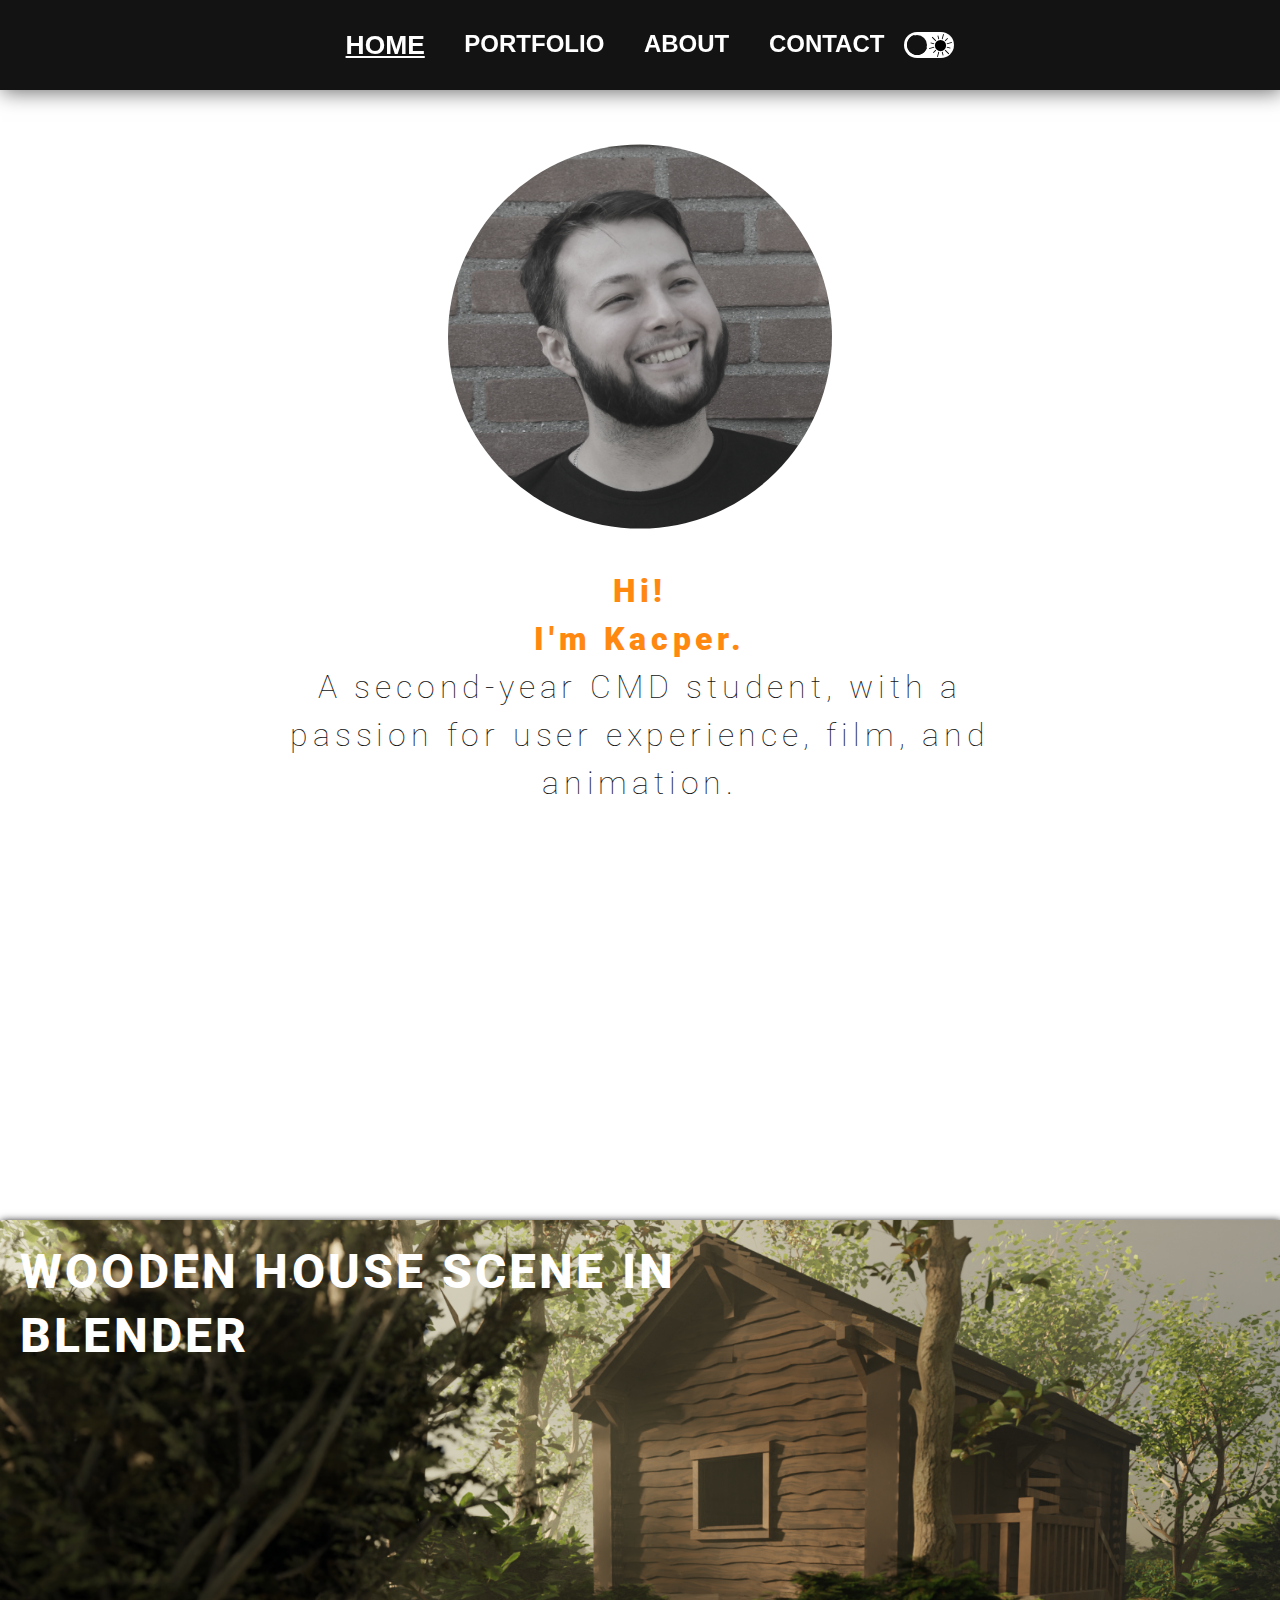
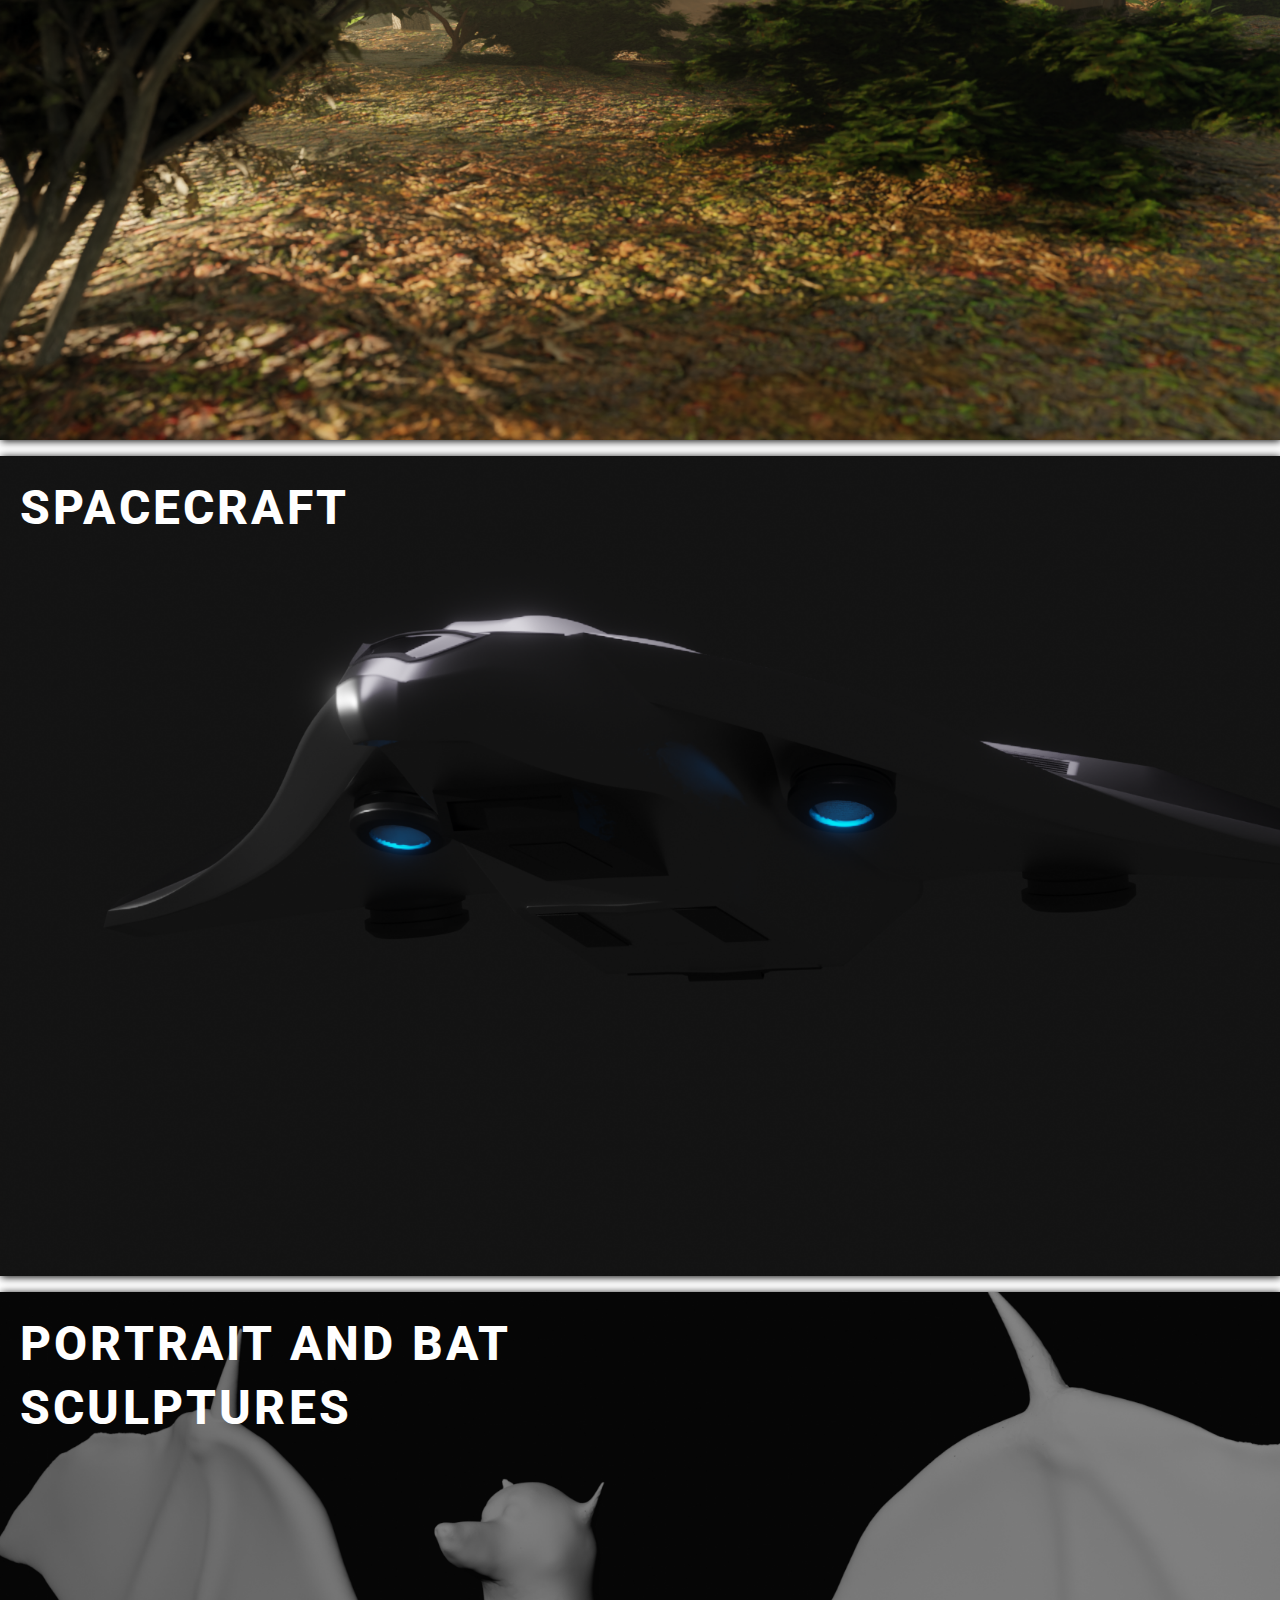
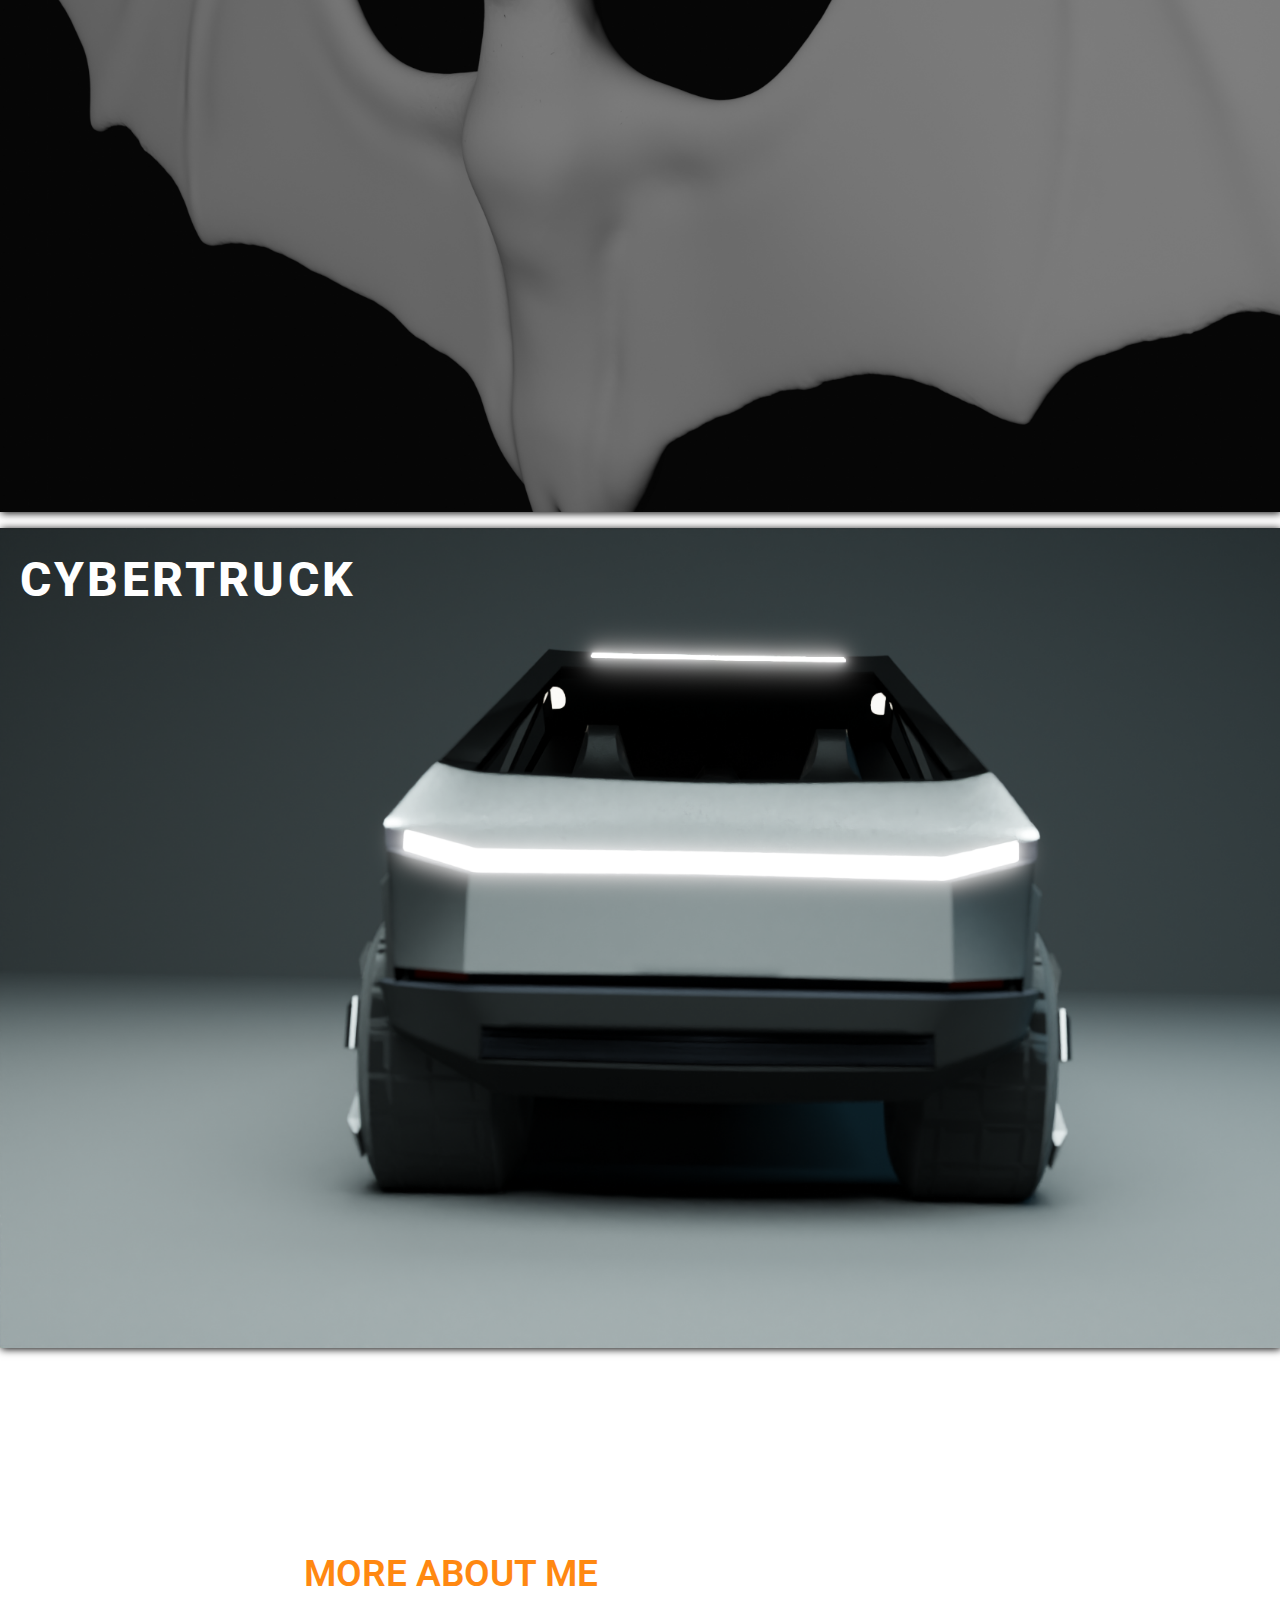
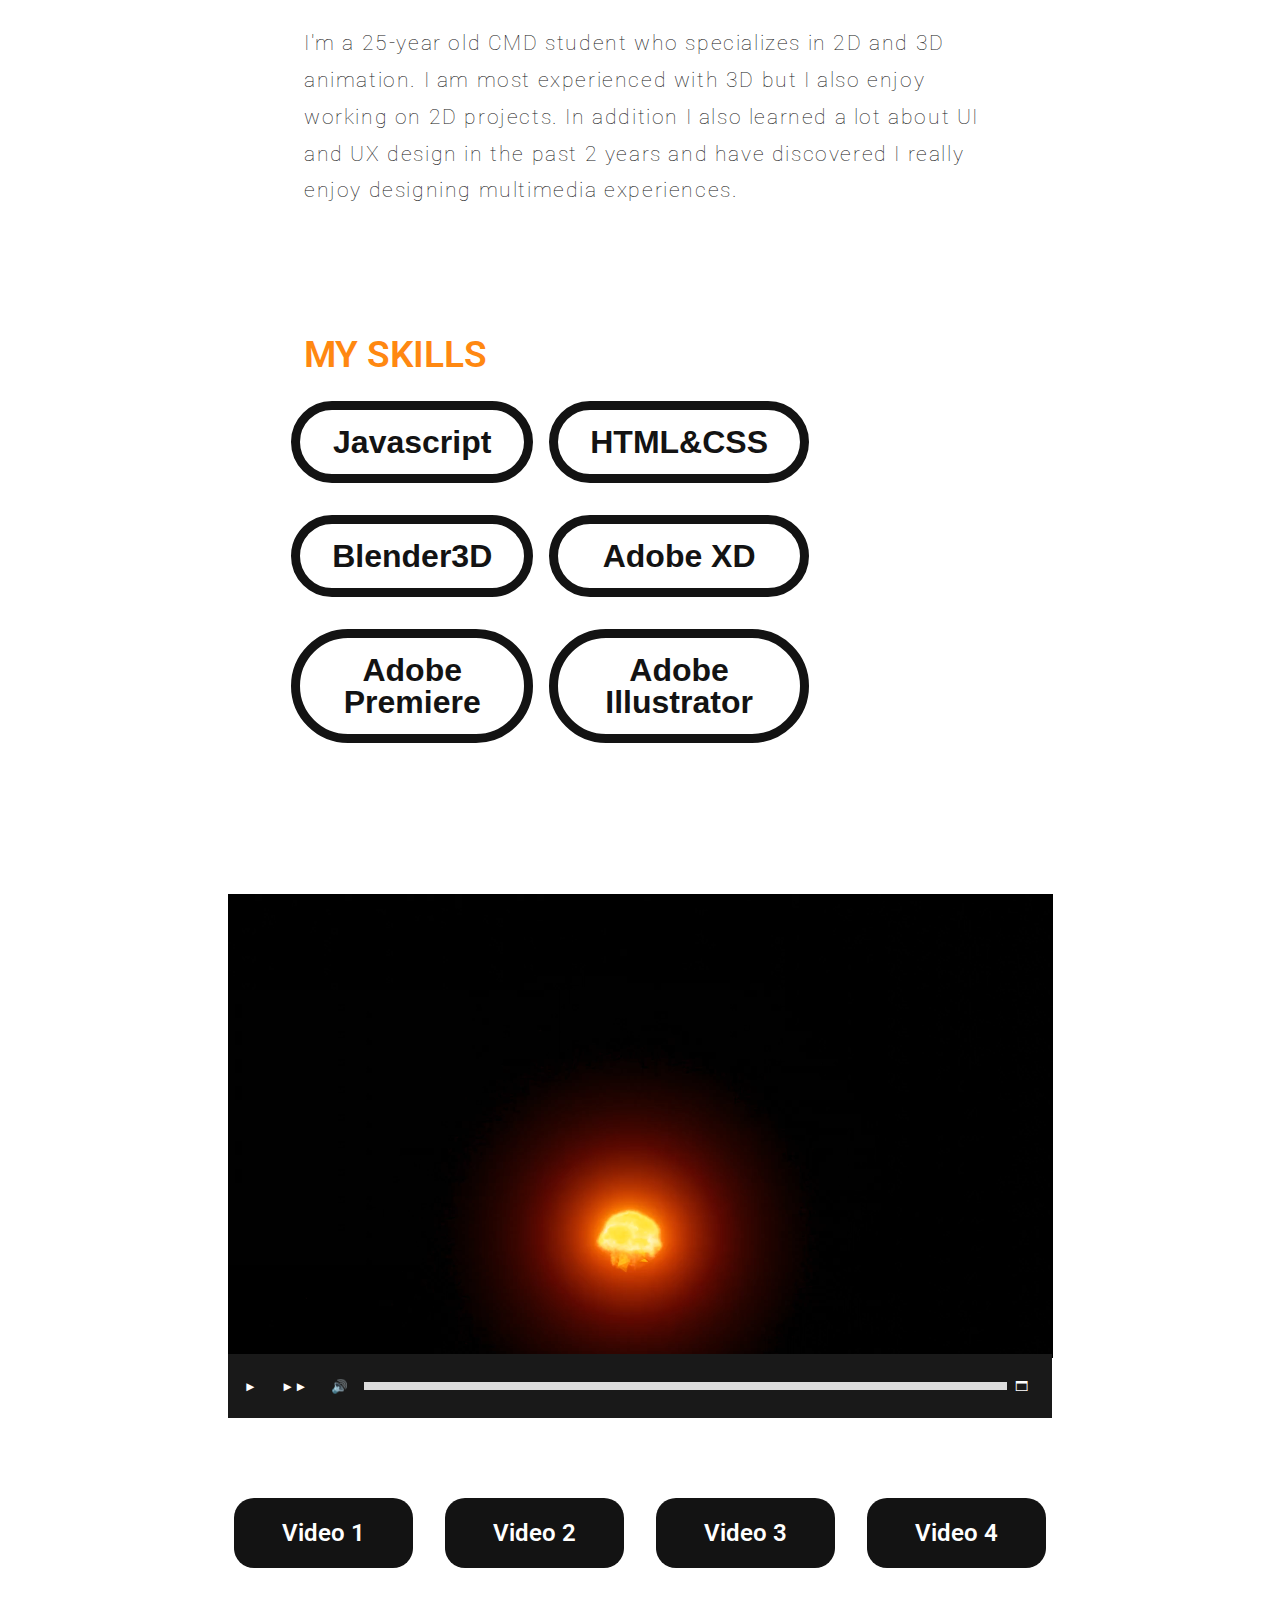
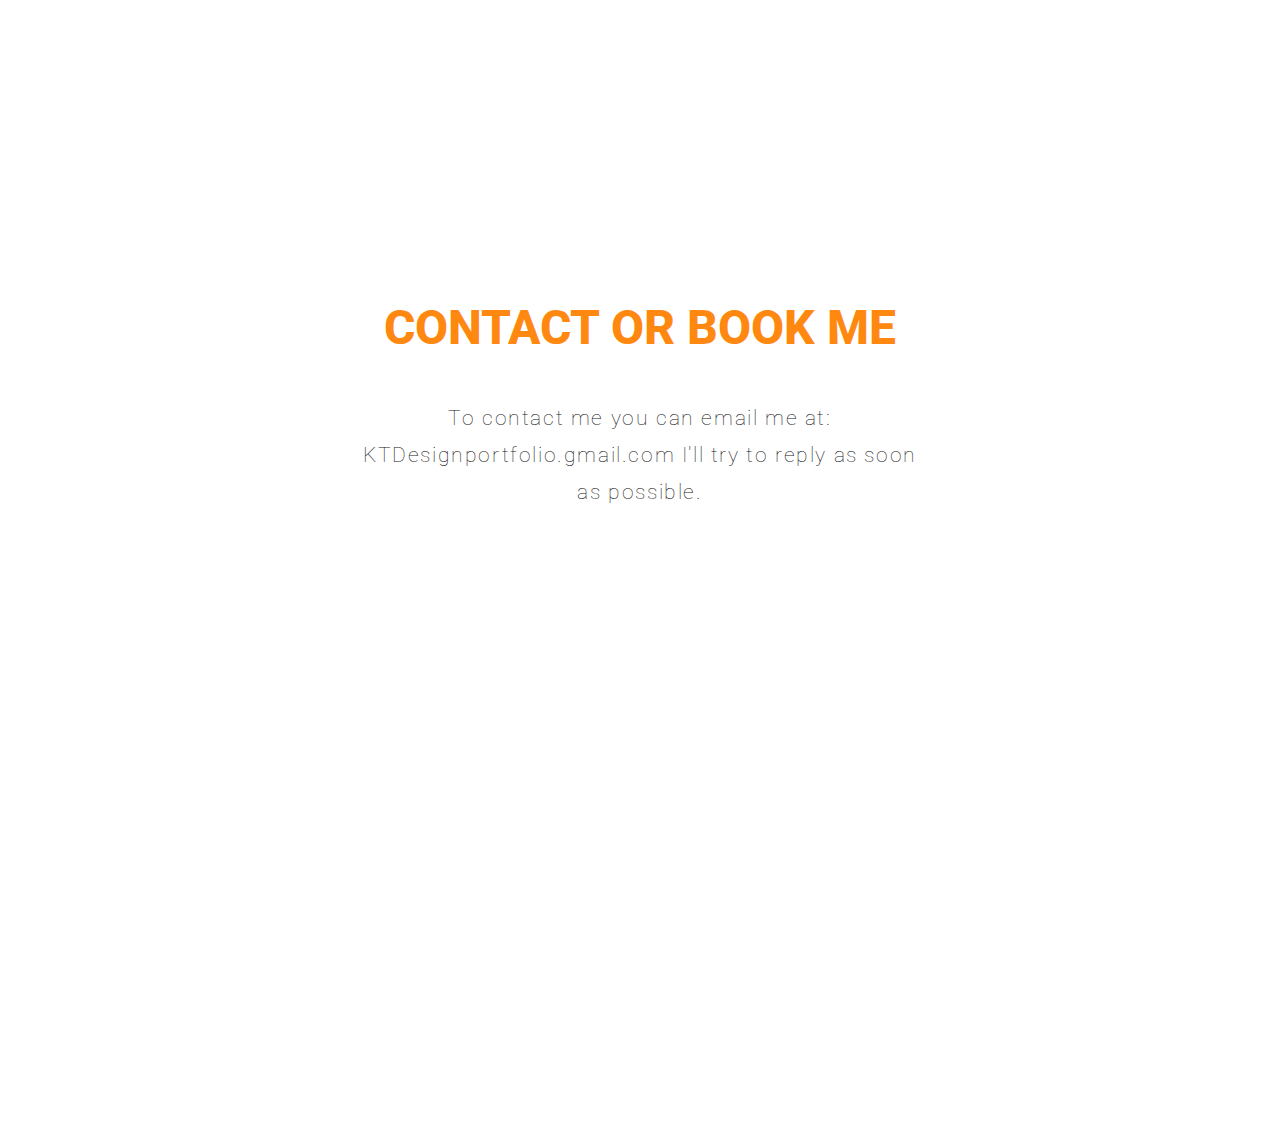
==== commit 69f777af: "Update index.html" ====
--- a/index.html
+++ b/index.html
@@ -172,4 +172,4 @@
     <script src="js/main.js"></script>
   
   </body>
-  </html>+  </html>
--- a/css/style.css
+++ b/css/style.css
@@ -168,7 +168,7 @@
   margin-right: 6rem;
   margin-bottom: 3rem;
   margin-top: 6rem;
-  background-image: url(/img/foto\ cv\ en\ portfolio.png);
+  background-image: url(../img/foto\ cv\ en\ portfolio.png);
   background-size: cover;
 }
 .grid-container { 
@@ -207,16 +207,16 @@
   letter-spacing: 0.2rem;
 }
 .item-1 {
-  background-image: url(/img/1.png);
+  background-image: url(../img/1.png);
 }
 .item-2 {
-  background-image: url(/img/6.png);
+  background-image: url(../img/6.png);
 }
 .item-3 {
-  background-image: url(/img/11.png);
+  background-image: url(../img/11.png);
 }
 .item-4 {
-  background-image: url(/img/14.png); 
+  background-image: url(../img/14.png); 
   grid-column-start: 1;
   grid-column-end: 4;
 }
@@ -954,4 +954,4 @@
   .left-section{
     margin-top: 4rem;
   }
-}+}
